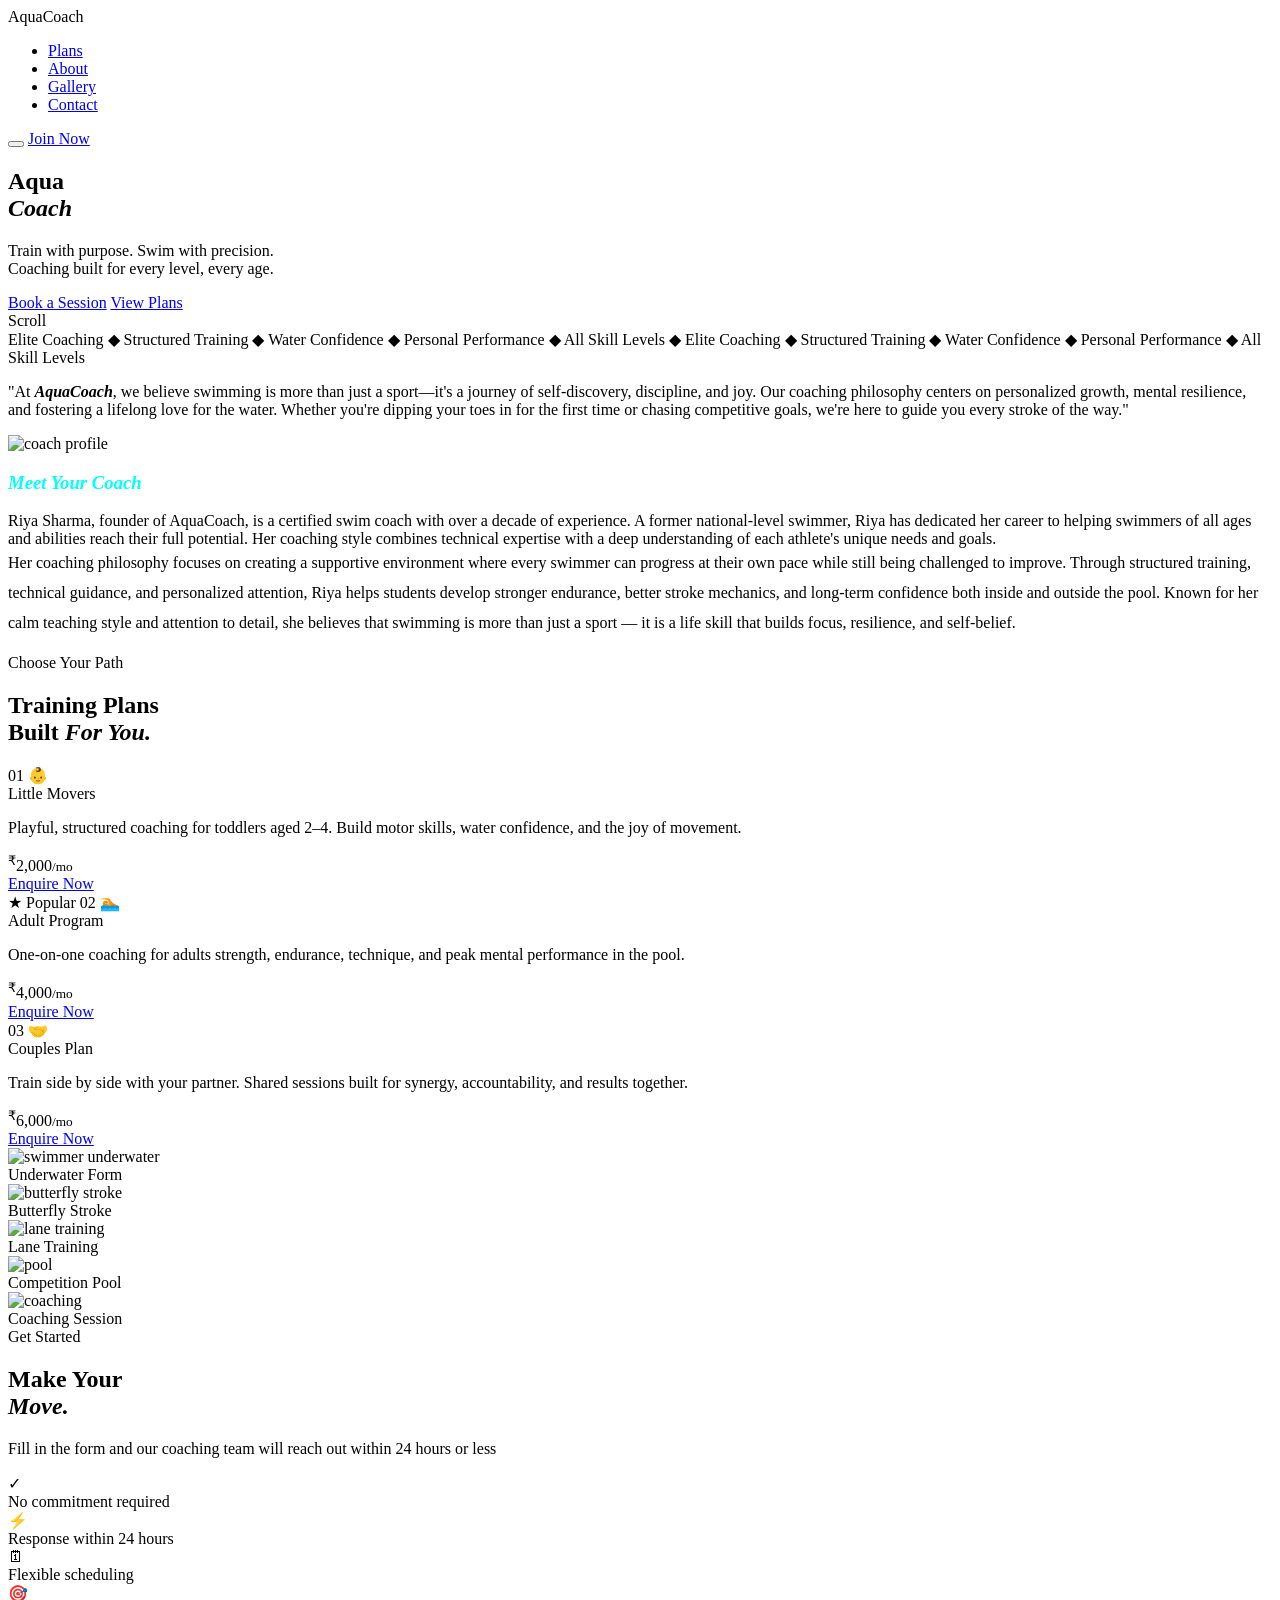
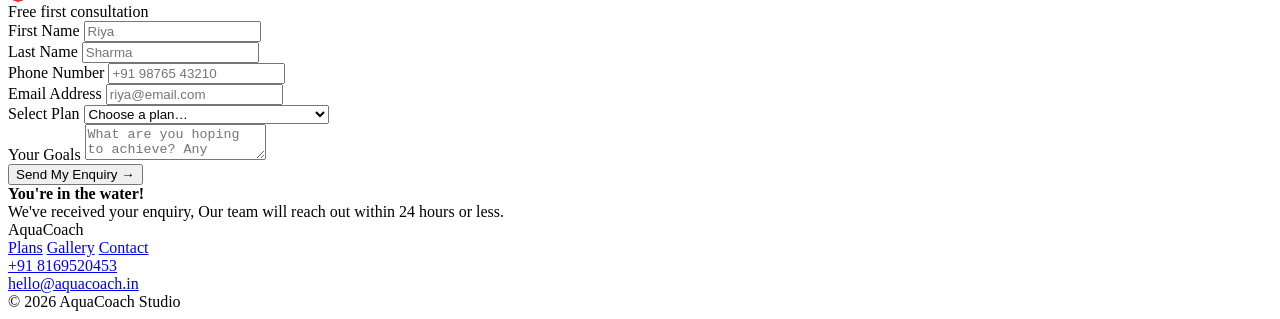
==== public/index.html @ de0de6fa "third commit" ====
<!DOCTYPE html>
<html lang="en" data-theme="dark">
<head>
  <meta charset="UTF-8"/>
  <meta name="viewport" content="width=device-width, initial-scale=1.0"/>
  <title>AquaCoach</title>
  <link rel="preconnect" href="https://fonts.googleapis.com">
  <link href="https://fonts.googleapis.com/css2?family=Bebas+Neue&family=DM+Sans:ital,wght@0,300;0,400;0,700;1,300&family=Playfair+Display:ital@1&display=swap" rel="stylesheet">
  <link rel="stylesheet" href="style.css"/>
</head>
<body>
<!--test-->
<!-- ── NAV ── -->
<nav>
  <div class="nav-logo">Aqua<span>Coach</span></div>
  <ul class="nav-links">
    <li><a href="#plans">Plans</a></li>
    <li><a href="#about">About</a></li>
    <li><a href="#gallery">Gallery</a></li>
    <li><a href="#inquiry">Contact</a></li>
  </ul>
  <div class="nav-right">
    <button class="theme-toggle" id="themeToggle" aria-label="Toggle theme"></button>
    <a href="#inquiry" class="nav-cta">Join Now</a>
  </div>
</nav>

<!-- ── HERO ── -->
<section class="hero">
  <div class="hero-bg"></div>
  <div class="hero-content">
    <h1 class="hero-title">
      Aqua<br>
      <em>Coach</em>
    </h1>
    <p class="hero-sub">Train with purpose. Swim with precision.<br>Coaching built for every level, every age.</p>
    <div class="hero-actions">
      <a href="#inquiry" class="btn-primary">Book a Session</a>
      <a href="#plans" class="btn-ghost">View Plans</a>
    </div>
  </div>
  <div class="scroll-hint">
    <div class="scroll-line"></div>
    Scroll
  </div>
</section>

<!-- ── Sliding Band ── -->
<div class="sliding-band">
  <div class="sliding-track">
    <!-- doubled for seamless loop -->
    <span class="sliding-item">Elite Coaching <span class="sliding-dot">◆</span> Structured Training <span class="sliding-dot">◆</span> Water Confidence <span class="sliding-dot">◆</span> Personal Performance <span class="sliding-dot">◆</span> All Skill Levels <span class="sliding-dot">◆</span> Elite Coaching <span class="sliding-dot">◆</span> Structured Training <span class="sliding-dot">◆</span> Water Confidence <span class="sliding-dot">◆</span> Personal Performance <span class="sliding-dot">◆</span> All Skill Levels</span>
  </div>
</div>

<div class="section about-section" id="about">
  <div class="about-content">
      <p>"At <strong><i>AquaCoach</i></strong>, we believe swimming is more than just a sport—it's a journey of self-discovery, discipline, and joy. Our coaching philosophy centers on personalized growth, mental resilience, and fostering a lifelong love for the water. Whether you're dipping your toes in for the first time or chasing competitive goals, we're here to guide you every stroke of the way."</p>
      </div>
    </div>
</div>

<div class="about-me">
  <img 
    src="public/profile.jpeg" 
    alt="coach profile"
  />

  <div class="about-text">
    <h3 style="color: aqua;" ><i>Meet Your Coach</i></h3>

    <p>
      Riya Sharma, founder of AquaCoach, is a certified swim coach with over a
      decade of experience. A former national-level swimmer, Riya has dedicated
      her career to helping swimmers of all ages and abilities reach their full
      potential. Her coaching style combines technical expertise with a deep
      understanding of each athlete's unique needs and goals.
      <br>
      <span style="line-height: 30px;"> Her coaching philosophy focuses on creating a supportive environment where
  every swimmer can progress at their own pace while still being challenged to
  improve. Through structured training, technical guidance, and personalized
  attention, Riya helps students develop stronger endurance, better stroke
  mechanics, and long-term confidence both inside and outside the pool.

  Known for her calm teaching style and attention to detail, she believes that
  swimming is more than just a sport — it is a life skill that builds focus,
  resilience, and self-belief.</span>
    </p>
  </div>
</div>


<!-- ── PLANS ── -->
<div class="section plans-section" id="plans">
  <div class="plans-header">
    <div>
      <div class="tag reveal">Choose Your Path</div>
      <h2 class="section-title reveal d1">Training Plans<br>Built <em>For You.</em></h2>
    </div>
  </div>
  <div class="plans-grid">

    <!-- Plan 1 -->
    <div class="plan-card reveal">
      <span class="plan-num">01</span>
      <span class="plan-icon">👶</span>
      <div class="plan-name">Little Movers</div>
      <p class="plan-desc">Playful, structured coaching for toddlers aged 2–4. Build motor skills, water confidence, and the joy of movement.</p>
      <div class="plan-price"><sup>₹</sup>2,000<small>/mo</small></div>
      <a href="#inquiry" class="plan-action">Enquire Now</a>
    </div>

    <!-- Plan 2 (Featured) -->
    <div class="plan-card featured reveal d1">
      <span class="plan-badge">★ Popular</span>
      <span class="plan-num">02</span>
      <span class="plan-icon">🏊</span>
      <div class="plan-name">Adult Program</div>
      <p class="plan-desc">One-on-one coaching for adults strength, endurance, technique, and peak mental performance in the pool.</p>
      <div class="plan-price"><sup>₹</sup>4,000<small>/mo</small></div>
      <a href="#inquiry" class="plan-action">Enquire Now</a>
    </div>

    <!-- Plan 3 -->
    <div class="plan-card reveal d2">
      <span class="plan-num">03</span>
      <span class="plan-icon">🤝</span>
      <div class="plan-name">Couples Plan</div>
      <p class="plan-desc">Train side by side with your partner. Shared sessions built for synergy, accountability, and results together.</p>
      <div class="plan-price"><sup>₹</sup>6,000<small>/mo</small></div>
      <a href="#inquiry" class="plan-action">Enquire Now</a>
    </div>

  </div>
</div>

<!-- ── VISUAL GALLERY ── -->
<div class="visual-break" id="gallery">
  <div class="vis-cell tall">
    <img src="https://images.unsplash.com/photo-1622629797619-c100e3e67e2e?w=800&q=85" alt="swimmer underwater"/>
    <div class="vis-overlay"></div>
    <div class="vis-label">Underwater Form</div>
  </div>
  <div class="vis-cell">
    <img src="https://images.unsplash.com/photo-1530549387789-4c1017266635?w=800&q=85" alt="butterfly stroke"/>
    <div class="vis-overlay"></div>
    <div class="vis-label">Butterfly Stroke</div>
  </div>
  <div class="vis-cell">
    <img src="https://images.unsplash.com/photo-1560090995-01632a28895b?w=800&q=85" alt="lane training"/>
    <div class="vis-overlay"></div>
    <div class="vis-label">Lane Training</div>
  </div>
  <div class="vis-cell">
    <img src="https://images.unsplash.com/photo-1571019613454-1cb2f99b2d8b?w=800&q=85" alt="pool"/>
    <div class="vis-overlay"></div>
    <div class="vis-label">Competition Pool</div>
  </div>
  <div class="vis-cell">
    <img src="https://images.unsplash.com/photo-1519315901367-f34ff9154487?w=800&q=85" alt="coaching"/>
    <div class="vis-overlay"></div>
    <div class="vis-label">Coaching Session</div>
  </div>
</div>


<!-- ── INQUIRY ── -->
<div class="section inquiry-section" id="inquiry">
  <div class="inquiry-wrap">
    <div class="inquiry-left reveal">
      <div class="tag">Get Started</div>
      <h2 class="section-title">Make Your<br><em>Move.</em></h2>
      <p>Fill in the form and our coaching team will reach out within 24 hours or less</p>
      <div class="trust-list">
        <div class="trust-item"><div class="trust-icon">✓</div>No commitment required</div>
        <div class="trust-item"><div class="trust-icon">⚡</div>Response within 24 hours</div>
        <div class="trust-item"><div class="trust-icon">🗓</div>Flexible scheduling</div>
        <div class="trust-item"><div class="trust-icon">🎯</div>Free first consultation</div>
      </div>
    </div>

    <div class="form-card reveal d1">
      <form id="inquiryForm" onsubmit="handleSubmit(event)">
        <div class="fg-row">
          <div class="fg">
            <label>First Name</label>
            <input type="text" name="first_name" placeholder="Riya" required>
          </div>
          <div class="fg">
            <label>Last Name</label>
            <input type="text" name="last_name" placeholder="Sharma" required>
          </div>
        </div>
        <div class="fg">
          <label>Phone Number</label>
          <input type="tel" name="phone" placeholder="+91 98765 43210" required>
        </div>
        <div class="fg">
          <label>Email Address</label>
          <input type="email" name="email" placeholder="riya@email.com">
        </div>
        <div class="fg">
          <label>Select Plan</label>
          <select name="plan" required>
            <option value="" disabled selected>Choose a plan…</option>
            <option>Little Movers — ₹2,000/mo (Age 2–4)</option>
            <option>Adult Program — ₹4,000/mo</option>
            <option>Couples Plan — ₹6,000/mo</option>
          </select>
        </div>
        <div class="fg">
          <label>Your Goals</label>
          <textarea name="goals"  placeholder="What are you hoping to achieve? Any specific requirements?"></textarea>
        </div>
        <button type="submit" class="submit-btn">Send My Enquiry →</button>
      </form>
      <div class="success-msg" id="successMsg">
        <strong>You're in the water!</strong><br>
        We've received your enquiry, Our team will reach out within 24 hours or less.
      </div>
    </div>
  </div>
</div>

<!-- ── FOOTER ── -->
<footer>
  <div class="footer-logo">Aqua<span>Coach</span></div>
  <div class="footer-links">
    <a href="#plans">Plans</a>
    <a href="#gallery">Gallery</a>
    <a href="#inquiry">Contact</a>
  </div>
  <div class="footer-right">
    <a href="tel:+918169520453">+91 8169520453</a><br>
    <a href="mailto:hello@aquacoach.in">hello@aquacoach.in</a><br>
    <span>© 2026 AquaCoach Studio</span>
  </div>
</footer>

<script>
  // ── Theme Toggle ──
  const toggle = document.getElementById('themeToggle');
  const html   = document.documentElement;
  toggle.addEventListener('click', () => {
    html.dataset.theme = html.dataset.theme === 'dark' ? 'light' : 'dark';
  });

  // ── Scroll Reveal ──
  const obs = new IntersectionObserver((entries) => {
    entries.forEach(e => { if(e.isIntersecting) e.target.classList.add('on'); });
  }, { threshold: 0.12 });
  document.querySelectorAll('.reveal').forEach(el => obs.observe(el));

  // ── Form Submit ──
  function handleSubmit(e) {
    e.preventDefault();
    document.getElementById('inquiryForm').style.display = 'none';
    document.getElementById('successMsg').style.display = 'block';
  }
</script>
</body>
</html>
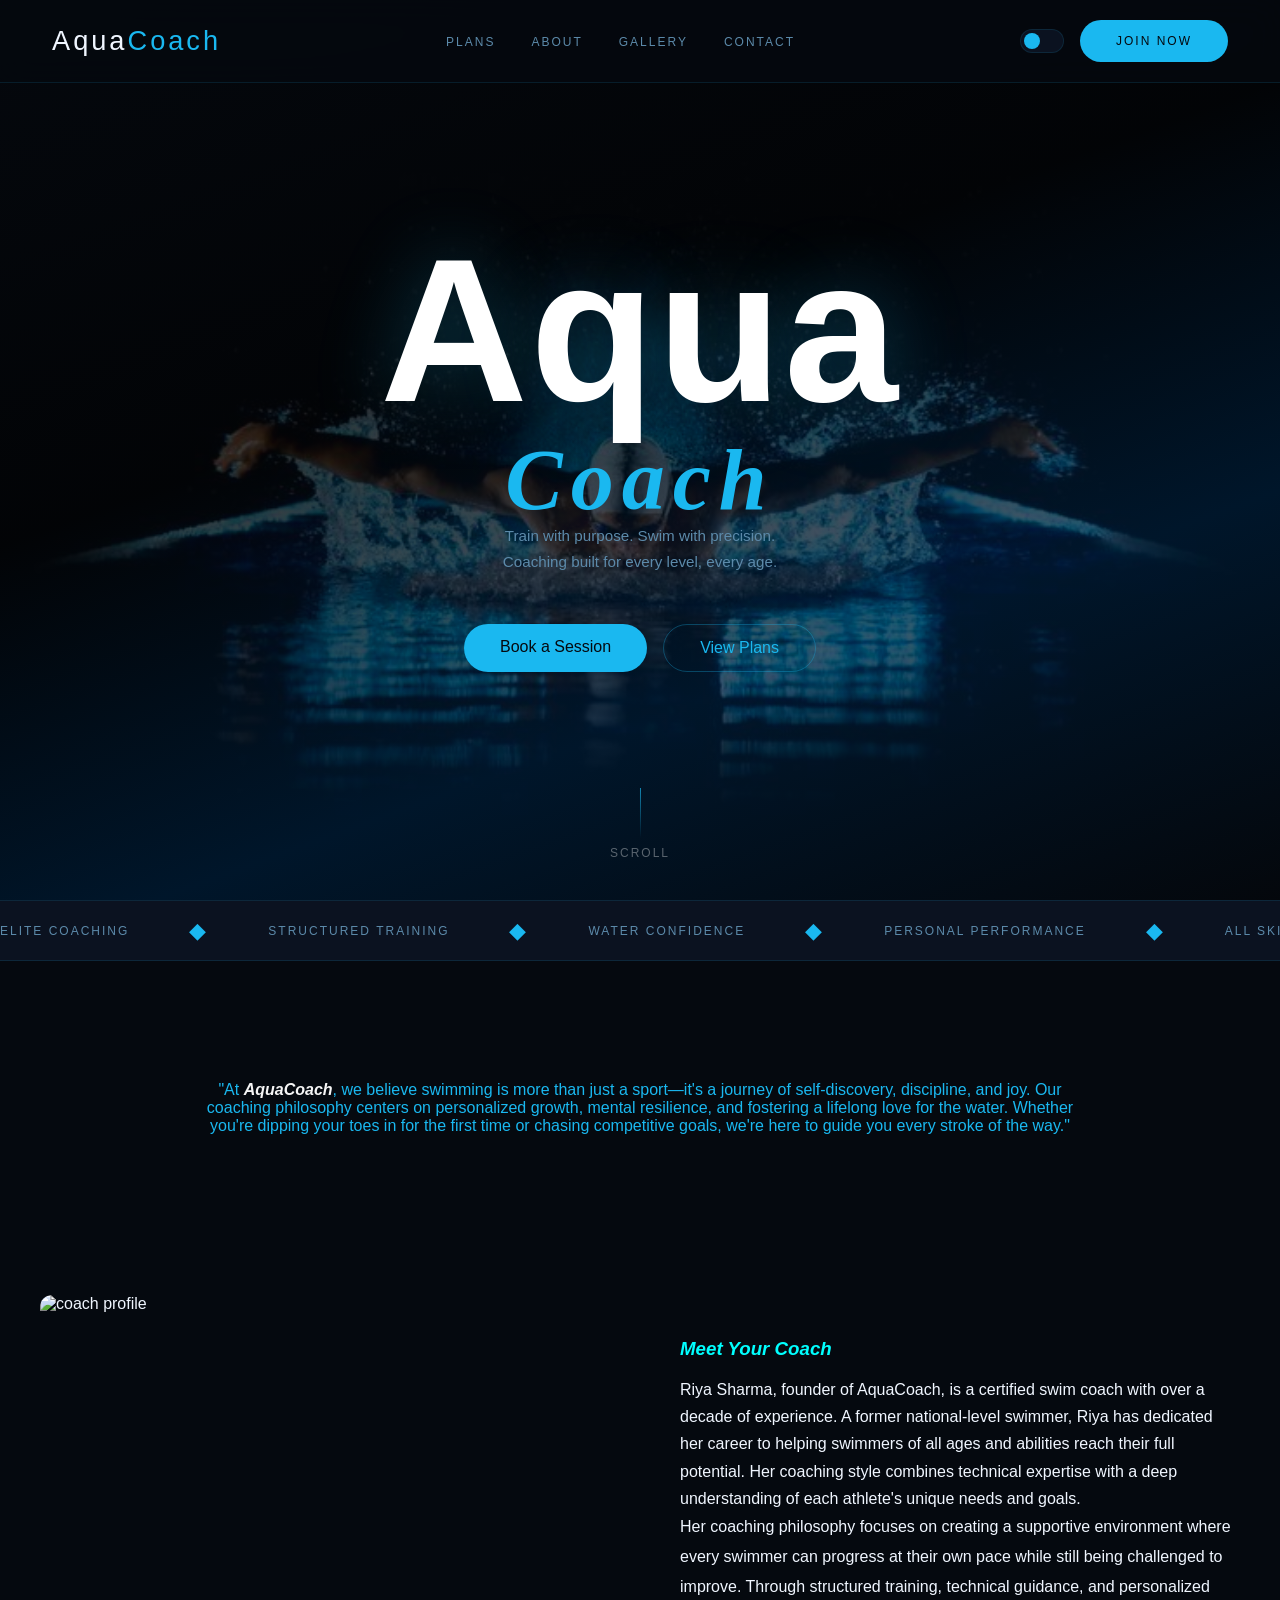
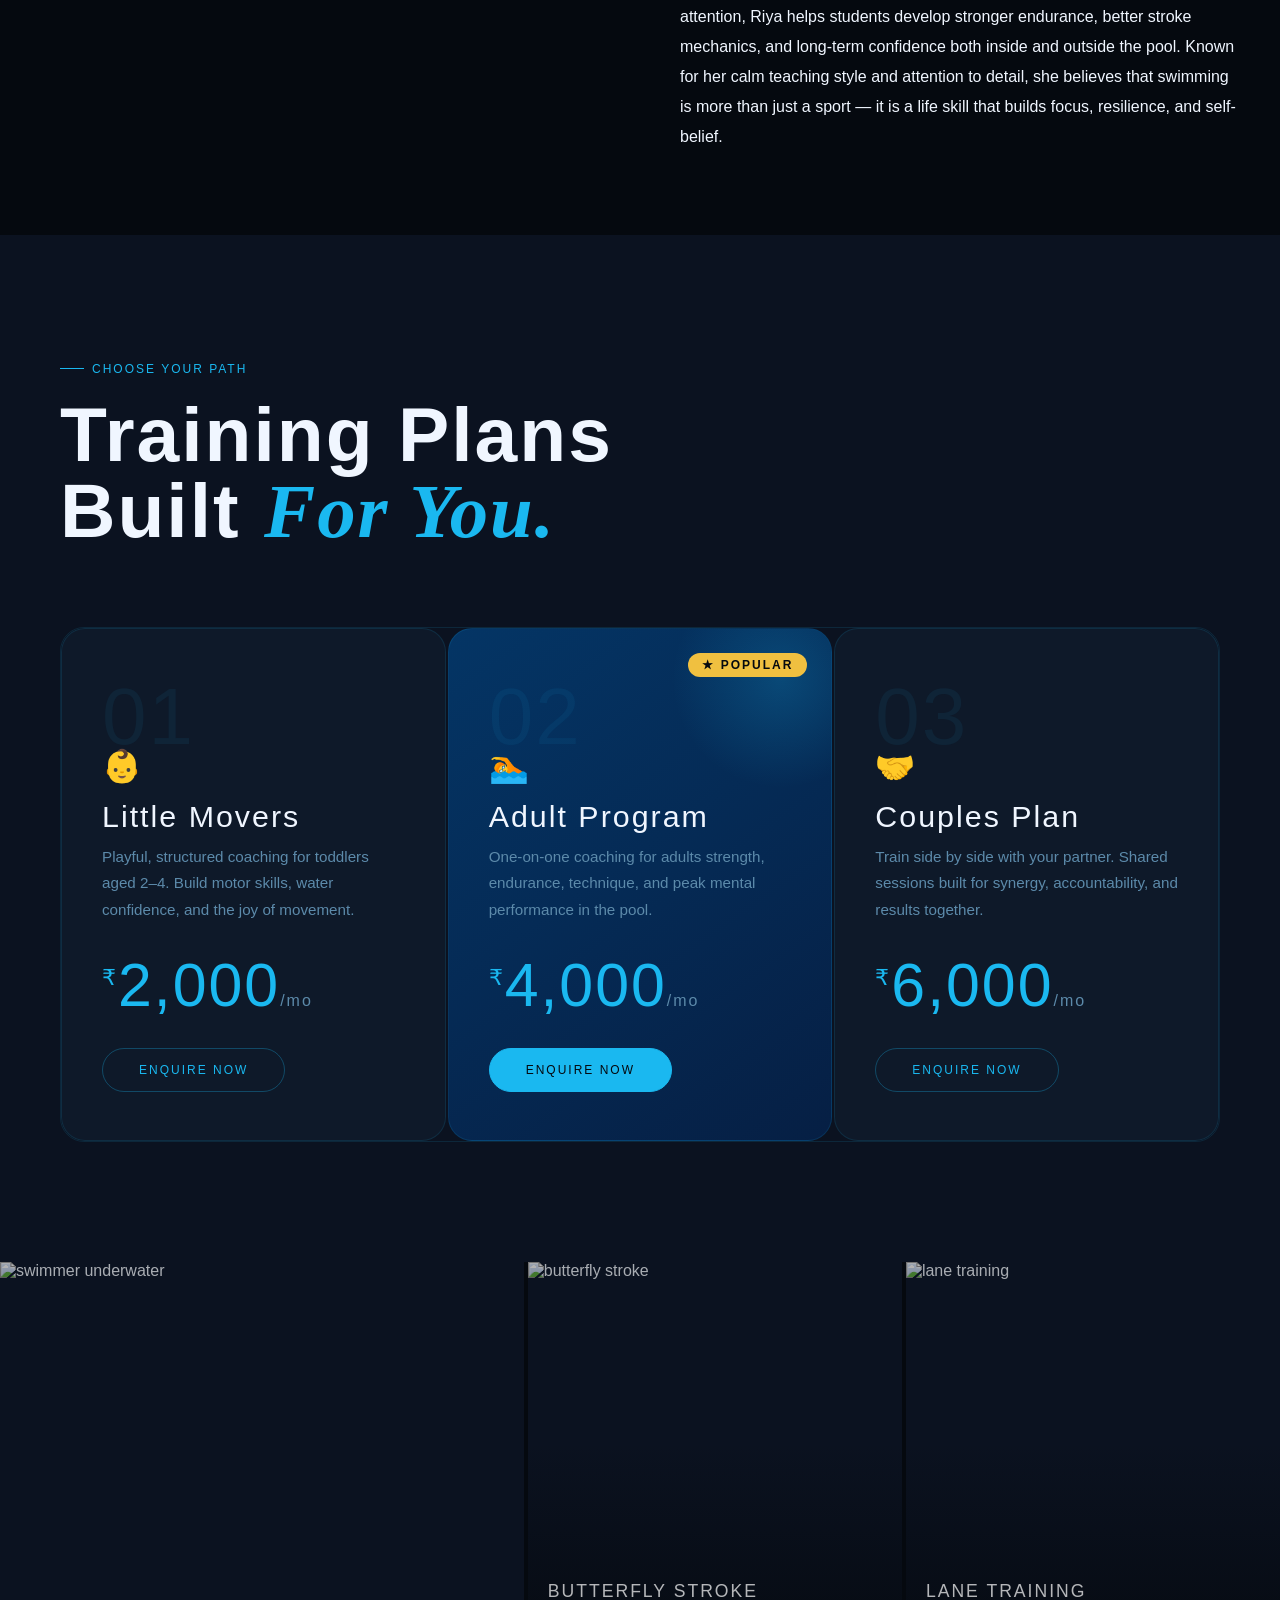
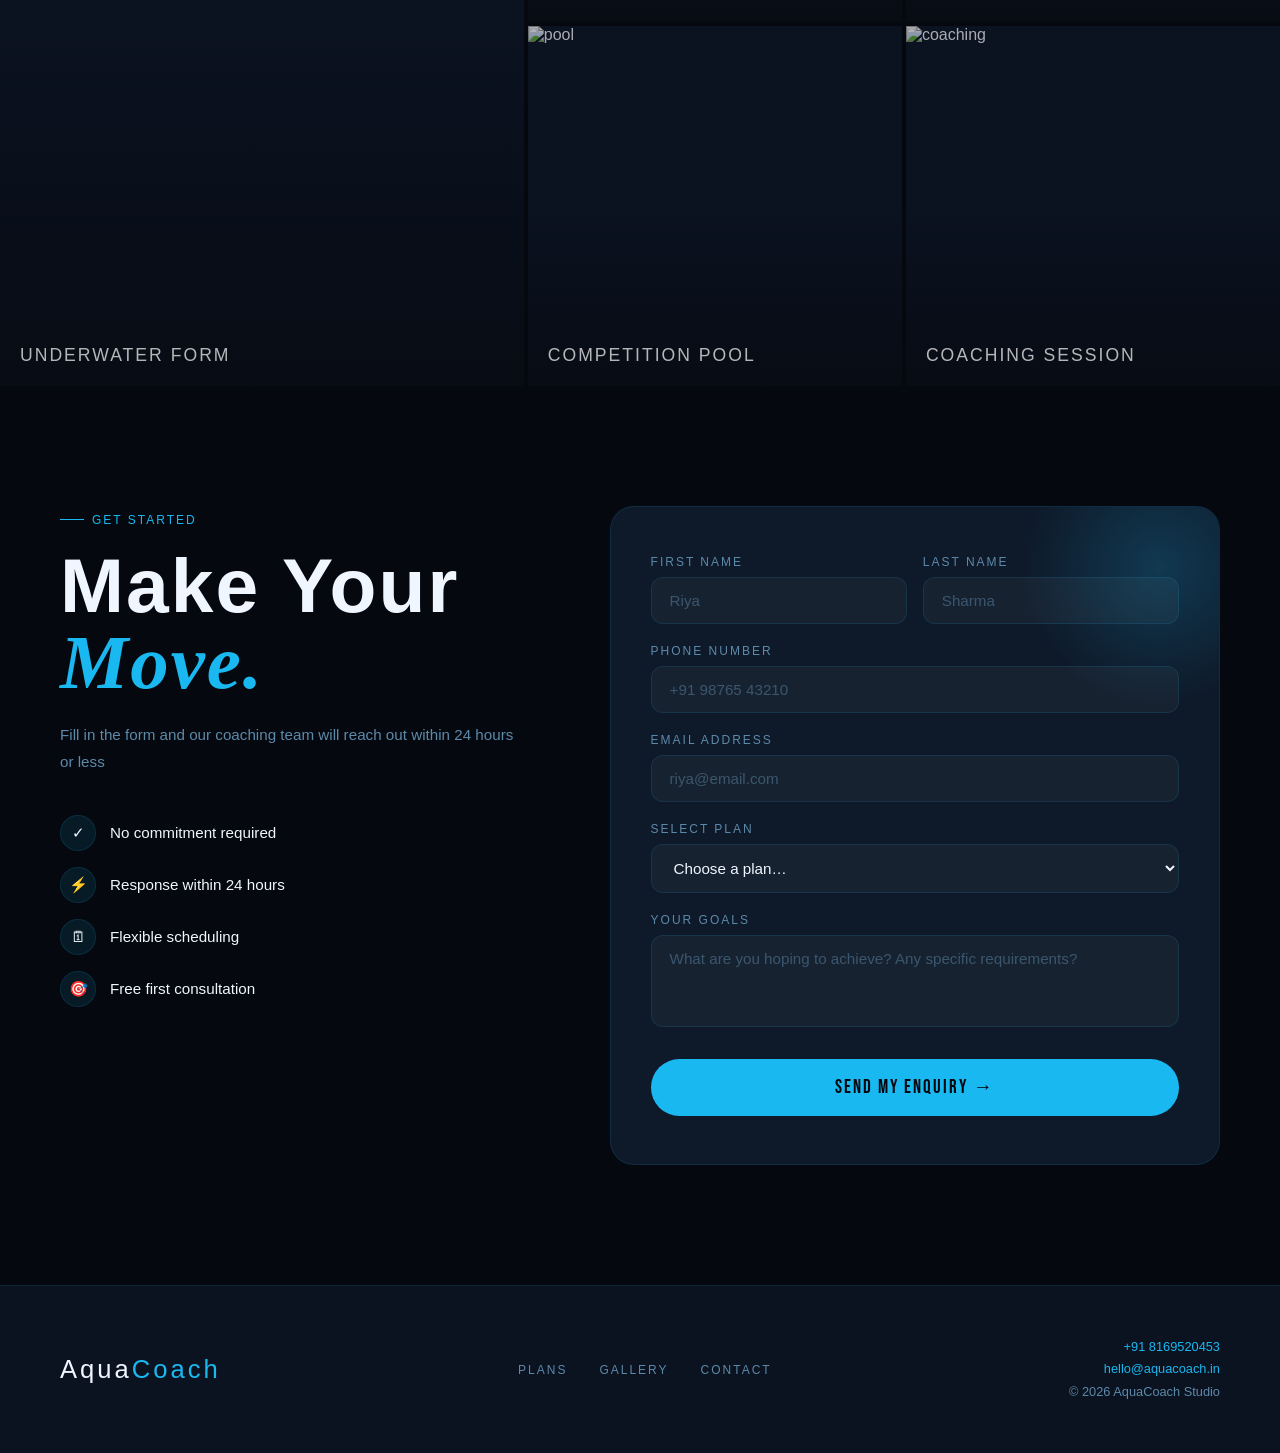
==== commit ed69fffc: "third commit" ====
--- a/public/index.html
+++ b/public/index.html
@@ -6,7 +6,7 @@
   <title>AquaCoach</title>
   <link rel="preconnect" href="https://fonts.googleapis.com">
   <link href="https://fonts.googleapis.com/css2?family=Bebas+Neue&family=DM+Sans:ital,wght@0,300;0,400;0,700;1,300&family=Playfair+Display:ital@1&display=swap" rel="stylesheet">
-  <link rel="stylesheet" href="style.css"/>
+  <link rel="stylesheet" href="../style.css"/>
 </head>
 <body>
 <!--test-->
--- a/style.css
+++ b/style.css
@@ -0,0 +1,797 @@
+:root {
+  --bg: #05090f;
+  --surface: #0b1220;
+  --card: #0e1929;
+  --border: rgba(26, 184, 240, 0.12);
+  --text: #f0f6ff;
+  --muted: #5c8aaa;
+  --accent: #1ab8f0;
+  --accent2: #0057a8;
+  --gold: #f0c040;
+}
+
+/* Light theme */
+[data-theme="light"] {
+  --bg: #f2f6fc;
+  --surface: #ffffff;
+  --card: #eaf3fb;
+  --border: rgba(26, 184, 240, 0.22);
+  --text: #071523;
+  --muted: #3a6d90;
+  --accent: #0085c7;
+  --gold: #c98a00;
+}
+
+/* ---- 2. RESET ----*/
+*,
+*::before,
+*::after {
+  margin: 0;
+  padding: 0;
+  box-sizing: border-box;
+}
+html {
+  scroll-behavior: smooth;
+}
+body {
+  font-family: "Bebas Neue ", sans-serif;
+  background: var(--bg);
+  color: var(--text);
+  overflow-x: hidden;
+}
+a {
+  text-decoration: none;
+}
+img {
+  display: block;
+  width: 100%;
+  height: 100%;
+  object-fit: cover;
+}
+
+.hero-title,
+.section-title,
+.plan-name,
+.plan-price,
+.plan-num,
+.nav-logo,
+.footer-logo {
+  font-family: "Bebas Neue ", sans-serif;
+  line-height: 1;
+  letter-spacing: 2px;
+}
+
+/* All small label common rakhe hai*/
+.tag,
+.fg label,
+.nav-links a,
+.nav-cta,
+.plan-badge,
+.plan-action,
+.submit-btn,
+.scroll-hint,
+.sliding-item,
+.vis-label,
+.footer-links a {
+  font-size: 0.75rem;
+  letter-spacing: 2px;
+  text-transform: uppercase;
+}
+
+/* All body / description text */
+.hero-sub,
+.section-sub,
+.plan-desc,
+.inquiry-left > p,
+.trust-item,
+.footer-right {
+  color: var(--muted);
+  line-height: 1.75;
+  font-size: 0.95rem;
+}
+
+/* All buttons */
+.btn-primary,
+.btn-ghost,
+.nav-cta,
+.plan-action,
+.submit-btn {
+  display: inline-block;
+  padding: 14px 36px;
+  border-radius: 60px;
+  transition:
+    transform 0.25s,
+    box-shadow 0.25s,
+    opacity 0.2s;
+  cursor: pointer;
+  border: none;
+}
+
+/* Filled (cyan) variant */
+.btn-primary,
+.nav-cta,
+.submit-btn {
+  background: var(--accent);
+  color: #05090f;
+}
+.btn-primary:hover,
+.nav-cta:hover,
+.submit-btn:hover {
+  transform: translateY(-2px);
+  box-shadow: 0 12px 36px rgba(26, 184, 240, 0.4);
+}
+
+/* Outline variant */
+.btn-ghost,
+.plan-action {
+  background: transparent;
+  border: 1px solid rgba(26, 184, 240, 0.3);
+  color: var(--accent);
+}
+.btn-ghost:hover,
+.plan-action:hover {
+  background: var(--accent);
+  color: #05090f;
+  border-color: var(--accent);
+}
+
+/* Plan card and form card share these */
+.plan-card,
+.form-card {
+  background: var(--card);
+  border: 1px solid var(--border);
+  border-radius: 24px;
+  padding: 48px 40px;
+  position: relative;
+  overflow: hidden;
+  transition: background 0.3s;
+}
+/* Glowing circle decoration (top-right) */
+.plan-card.featured::before,
+.form-card::before {
+  content: "";
+  position: absolute;
+  top: -60px;
+  right: -60px;
+  width: 220px;
+  height: 220px;
+  border-radius: 50%;
+  background: radial-gradient(circle, rgba(26, 184, 240, 0.2), transparent 70%);
+  pointer-events: none;
+}
+
+.about-me {
+  width: 100%;
+  display: flex;
+  align-items: center;
+  gap: 40px;
+  padding: 40px;
+}
+
+.about-me img {
+  width: 50%;
+  height: 500px;
+  border-radius: 12px;
+  object-fit: cover;
+}
+
+.about-text {
+  flex: 1;
+}
+
+.about-text h3 {
+  margin-bottom: 16px;
+}
+
+.about-text p {
+  line-height: 1.7;
+}
+
+/* Responsive */
+@media (max-width: 768px) {
+  .about-me {
+    flex-direction: column;
+    padding: 20px;
+  }
+
+  .about-me img {
+    width: 100%;
+  }
+}
+
+/* ───shared from file base ─── */
+.fg input,
+.fg select,
+.fg textarea {
+  width: 100%;
+  background: rgba(255, 255, 255, 0.04);
+  border: 1px solid var(--border);
+  border-radius: 12px;
+  padding: 14px 18px;
+  color: var(--text);
+  font-family: "Bebas Neue ", sans-serif;
+  font-size: 0.95rem;
+  outline: none;
+  transition:
+    border-color 0.2s,
+    background 0.2s;
+}
+.fg input:focus,
+.fg select:focus,
+.fg textarea:focus {
+  border-color: var(--accent);
+  background: rgba(26, 184, 240, 0.06);
+}
+.fg input::placeholder,
+.fg textarea::placeholder {
+  color: var(--muted);
+  opacity: 0.5;
+}
+.fg select option {
+  background: var(--card);
+  color: var(--text);
+}
+.fg textarea {
+  resize: none;
+  height: 92px;
+}
+.fg label {
+  display: block;
+  color: var(--muted);
+  margin-bottom: 8px;
+}
+.fg {
+  margin-bottom: 20px;
+}
+.fg-row {
+  display: grid;
+  grid-template-columns: 1fr 1fr;
+  gap: 16px;
+}
+
+/* ───SECTION WRAPPER ─── */
+.section {
+  padding: 120px 60px;
+}
+
+/* Tag line above every section title */
+.tag {
+  display: inline-flex;
+  align-items: center;
+  gap: 8px;
+  color: var(--accent);
+  margin-bottom: 20px;
+}
+.tag::before {
+  content: "";
+  width: 24px;
+  height: 1px;
+  background: var(--accent);
+}
+
+.section-title {
+  font-size: clamp(3rem, 6vw, 5.5rem);
+  color: var(--text);
+  margin-bottom: 16px;
+}
+.section-title em {
+  font-family: "Bebas Neue ", serif;
+  font-style: italic;
+  color: var(--accent);
+}
+
+/* ─── 8. NAVBAR ─── */
+nav {
+  position: fixed;
+  top: 0;
+  left: 0;
+  right: 0;
+  z-index: 200;
+  display: flex;
+  align-items: center;
+  justify-content: space-between;
+  padding: 20px 52px;
+  backdrop-filter: blur(16px);
+  background: rgba(5, 9, 15, 0.85);
+  border-bottom: 1px solid var(--border);
+}
+.nav-logo {
+  font-size: 1.7rem;
+  letter-spacing: 3px;
+  color: var(--text);
+}
+.nav-logo span {
+  color: var(--accent);
+}
+.nav-links {
+  display: flex;
+  gap: 36px;
+  list-style: none;
+}
+.nav-links a {
+  color: var(--muted);
+  transition: color 0.2s;
+}
+.nav-links a:hover {
+  color: var(--text);
+}
+.nav-right {
+  display: flex;
+  align-items: center;
+  gap: 16px;
+}
+
+/* Theme toggle switch */
+.theme-toggle {
+  width: 44px;
+  height: 24px;
+  border-radius: 50px;
+  border: 1px solid var(--border);
+  background: var(--surface);
+  cursor: pointer;
+  position: relative;
+}
+.theme-toggle::after {
+  content: "";
+  position: absolute;
+  top: 3px;
+  left: 3px;
+  width: 16px;
+  height: 16px;
+  border-radius: 50%;
+  background: var(--accent);
+  transition: transform 0.3s;
+}
+[data-theme="light"] .theme-toggle::after {
+  transform: translateX(20px);
+}
+
+/* ─── 9. HERO ─── */
+.hero {
+  height: 100vh;
+  position: relative;
+  display: flex;
+  align-items: center;
+  justify-content: center;
+  overflow: hidden;
+}
+.hero-bg {
+  position: absolute;
+  inset: 0;
+  background: url("public/swimmer5.jpeg") center/cover no-repeat;
+  filter: brightness(0.35) saturate(1.4);
+}
+/* Dark overlay on top of the bg image */
+.hero::before {
+  content: "";
+  position: absolute;
+  inset: 0;
+  z-index: 1;
+  background: linear-gradient(
+    160deg,
+    rgba(5, 9, 15, 0.9) 0%,
+    rgba(5, 9, 15, 0.4) 40%,
+    rgba(0, 87, 168, 0.25) 70%,
+    rgba(5, 9, 15, 0.8) 100%
+  );
+}
+.hero-content {
+  position: relative;
+  z-index: 2;
+  text-align: center;
+  padding: 0 24px;
+}
+.hero-title {
+  font-size: clamp(6rem, 16vw, 14rem);
+  color: #fff;
+  text-shadow: 0 0 80px rgba(26, 184, 240, 0.3);
+}
+.hero-title em {
+  font-family: "Bebas Neue ", serif;
+  font-style: italic;
+  color: var(--accent);
+  display: block;
+  font-size: 0.42em;
+  letter-spacing: 8px;
+  text-shadow: none;
+  margin-top: 4px;
+}
+.hero-actions {
+  margin-top: 48px;
+  display: flex;
+  gap: 16px;
+  justify-content: center;
+  flex-wrap: wrap;
+}
+
+/* Scroll indicator */
+.scroll-hint {
+  position: absolute;
+  bottom: 40px;
+  left: 50%;
+  transform: translateX(-50%);
+  z-index: 2;
+  display: flex;
+  flex-direction: column;
+  align-items: center;
+  gap: 8px;
+  color: rgba(255, 255, 255, 0.35);
+}
+.scroll-line {
+  width: 1px;
+  height: 50px;
+  background: linear-gradient(to bottom, rgba(26, 184, 240, 0.7), transparent);
+  animation: scrollPulse 2s ease-in-out infinite;
+}
+@keyframes scrollPulse {
+  0%,
+  100% {
+    opacity: 0.4;
+    transform: scaleY(1);
+  }
+  50% {
+    opacity: 1;
+    transform: scaleY(1.15);
+  }
+}
+
+/* ─── 10. SLIDING BAND ─── */
+.sliding-band {
+  overflow: hidden;
+  border-top: 1px solid var(--border);
+  border-bottom: 1px solid var(--border);
+  padding: 16px 0;
+  background: var(--surface);
+}
+.sliding-track {
+  display: flex;
+  gap: 60px;
+  width: max-content;
+  animation: slidingScroll 18s linear infinite;
+}
+@keyframes slidingScroll {
+  from {
+    transform: translateX(0);
+  }
+  to {
+    transform: translateX(-50%);
+  }
+}
+.sliding-item {
+  color: var(--muted);
+  white-space: nowrap;
+  display: flex;
+  align-items: center;
+  gap: 60px;
+}
+.sliding-dot {
+  color: var(--accent);
+  font-size: 1.4rem;
+}
+
+/* About */
+.about-section {
+  background: var(--bg);
+  padding: 120px 20px;
+}
+
+.about-content {
+  display: flex;
+  flex-direction: column;
+  justify-content: center;
+  align-items: center;
+  text-align: center;
+  max-width: 900px;
+  margin: 0 auto;
+  color: var(--accent);
+}
+
+.about-content i {
+  color: whitesmoke;
+}
+.about-text {
+  max-width: 700px;
+}
+
+/* ─── 11. PLANS ─── */
+.plans-section {
+  background: var(--surface);
+}
+.plans-header {
+  display: flex;
+  justify-content: space-between;
+  align-items: flex-end;
+  margin-bottom: 60px;
+  flex-wrap: wrap;
+  gap: 24px;
+}
+.plans-grid {
+  display: grid;
+  grid-template-columns: repeat(3, 1fr);
+  gap: 2px;
+  border: 1px solid var(--border);
+  border-radius: 24px;
+  overflow: hidden;
+}
+
+.plan-card:hover {
+  background: rgba(26, 184, 240, 0.07);
+}
+.plan-card + .plan-card {
+  border-left: 1px solid var(--border);
+}
+
+/* Featured (middle) card */
+.plan-card.featured {
+  background: linear-gradient(145deg, #043565, #061f44);
+}
+.plan-card.featured .plan-action {
+  background: var(--accent);
+  color: #05090f;
+  border-color: var(--accent);
+}
+
+.plan-num {
+  font-size: 5rem;
+  color: rgba(26, 184, 240, 0.07);
+  margin-bottom: -10px;
+  display: block;
+}
+.plan-icon {
+  font-size: 2rem;
+  margin-bottom: 16px;
+  display: block;
+}
+.plan-name {
+  font-size: 1.9rem;
+  color: var(--text);
+  margin-bottom: 12px;
+}
+.plan-desc {
+  margin-bottom: 32px;
+}
+.plan-price {
+  font-size: 3.8rem;
+  color: var(--accent);
+  margin-bottom: 32px;
+}
+.plan-price sup {
+  font-size: 1.4rem;
+  vertical-align: super;
+}
+.plan-price small {
+  font-size: 1rem;
+  color: var(--muted);
+  font-family: "Bebas Neue ", sans-serif;
+  font-weight: 300;
+}
+.plan-badge {
+  position: absolute;
+  top: 24px;
+  right: 24px;
+  background: var(--gold);
+  color: #05090f;
+  padding: 5px 14px;
+  border-radius: 60px;
+  font-weight: 700;
+}
+
+/* ─── 12. IMAGE GRID ─── */
+.visual-break {
+  display: grid;
+  grid-template-columns: 1.4fr 1fr 1fr;
+  grid-template-rows: 360px 360px;
+  gap: 4px;
+  overflow: hidden;
+}
+.vis-cell {
+  position: relative;
+  overflow: hidden;
+  background: #0b1220;
+}
+.vis-cell img {
+  filter: brightness(0.7) saturate(0.9);
+  transition:
+    transform 0.6s,
+    filter 0.6s;
+}
+.vis-cell:hover img {
+  transform: scale(1.05);
+  filter: brightness(0.85) saturate(1.1);
+}
+.vis-cell.tall {
+  grid-row: span 2;
+}
+.vis-overlay {
+  position: absolute;
+  inset: 0;
+  background: linear-gradient(to top, rgba(5, 9, 15, 0.7), transparent 50%);
+}
+.vis-label {
+  position: absolute;
+  bottom: 20px;
+  left: 20px;
+  font-family: "Bebas Neue ", sans-serif;
+  font-size: 1.1rem;
+  color: rgba(255, 255, 255, 0.7);
+}
+
+/* ─── 13. INQUIRY ─── */
+.inquiry-section {
+  background: var(--bg);
+}
+.inquiry-wrap {
+  display: grid;
+  grid-template-columns: 1fr 1.3fr;
+  gap: 80px;
+  align-items: start;
+}
+.inquiry-left .section-title {
+  margin-bottom: 20px;
+}
+.inquiry-left > p {
+  margin-bottom: 40px;
+}
+.trust-list {
+  display: flex;
+  flex-direction: column;
+  gap: 16px;
+}
+.trust-item {
+  display: flex;
+  align-items: center;
+  gap: 14px;
+  color: var(--text);
+}
+.trust-icon {
+  width: 36px;
+  height: 36px;
+  border-radius: 50%;
+  background: rgba(26, 184, 240, 0.1);
+  border: 1px solid var(--border);
+  display: grid;
+  place-items: center;
+  flex-shrink: 0;
+}
+
+.form-card::before {
+  top: -80px;
+  right: -80px;
+  width: 280px;
+  height: 280px;
+}
+.submit-btn {
+  width: 100%;
+  padding: 17px;
+  margin-top: 8px;
+  font-family: "Bebas Neue", sans-serif;
+  font-size: 1.2rem;
+}
+
+.success-msg {
+  display: none;
+  text-align: center;
+  padding: 40px;
+  color: var(--accent);
+  line-height: 1.8;
+}
+.success-msg .wave-emoji {
+  font-size: 3.5rem;
+  display: block;
+  margin-bottom: 16px;
+}
+
+/* ─── 14. FOOTER ─── */
+footer {
+  padding: 50px 60px;
+  border-top: 1px solid var(--border);
+  display: flex;
+  align-items: center;
+  justify-content: space-between;
+  flex-wrap: wrap;
+  gap: 20px;
+  background: var(--surface);
+}
+.footer-logo {
+  font-size: 1.6rem;
+  letter-spacing: 3px;
+  color: var(--text);
+}
+.footer-logo span {
+  color: var(--accent);
+}
+.footer-links {
+  display: flex;
+  gap: 32px;
+  flex-wrap: wrap;
+}
+.footer-links a {
+  color: var(--muted);
+  transition: color 0.2s;
+}
+.footer-links a:hover {
+  color: var(--accent);
+}
+.footer-right {
+  color: var(--muted);
+  font-size: 0.8rem;
+  text-align: right;
+}
+.footer-right a {
+  color: var(--accent);
+}
+
+/* ─── 15. SCROLL REVEAL ANIMATION ─── */
+.reveal {
+  opacity: 0;
+  transform: translateY(32px);
+  transition:
+    opacity 0.7s ease,
+    transform 0.7s ease;
+}
+.reveal.on {
+  opacity: 1;
+  transform: none;
+}
+.d1 {
+  transition-delay: 0.1s;
+}
+.d2 {
+  transition-delay: 0.2s;
+}
+.d3 {
+  transition-delay: 0.3s;
+}
+.d4 {
+  transition-delay: 0.4s;
+}
+
+/* ─── 16. RESPONSIVE ─── */
+@media (max-width: 900px) {
+  nav {
+    padding: 16px 24px;
+  }
+  .nav-links {
+    display: none;
+  }
+  .section {
+    padding: 80px 24px;
+  }
+  .plans-grid {
+    grid-template-columns: 1fr;
+  }
+  .plan-card + .plan-card {
+    border-left: none;
+    border-top: 1px solid var(--border);
+  }
+  .inquiry-wrap {
+    grid-template-columns: 1fr;
+    gap: 48px;
+  }
+  .visual-break {
+    grid-template-columns: 1fr 1fr;
+    grid-template-rows: 220px 220px 220px;
+  }
+  .vis-cell.tall {
+    grid-row: span 1;
+  }
+  footer {
+    flex-direction: column;
+    align-items: flex-start;
+    padding: 40px 24px;
+  }
+}
+@media (max-width: 600px) {
+  .hero-title {
+    font-size: 4.5rem;
+  }
+  .visual-break {
+    grid-template-columns: 1fr;
+  }
+  .vis-cell.tall {
+    display: none;
+  }
+  .fg-row {
+    grid-template-columns: 1fr;
+  }
+}
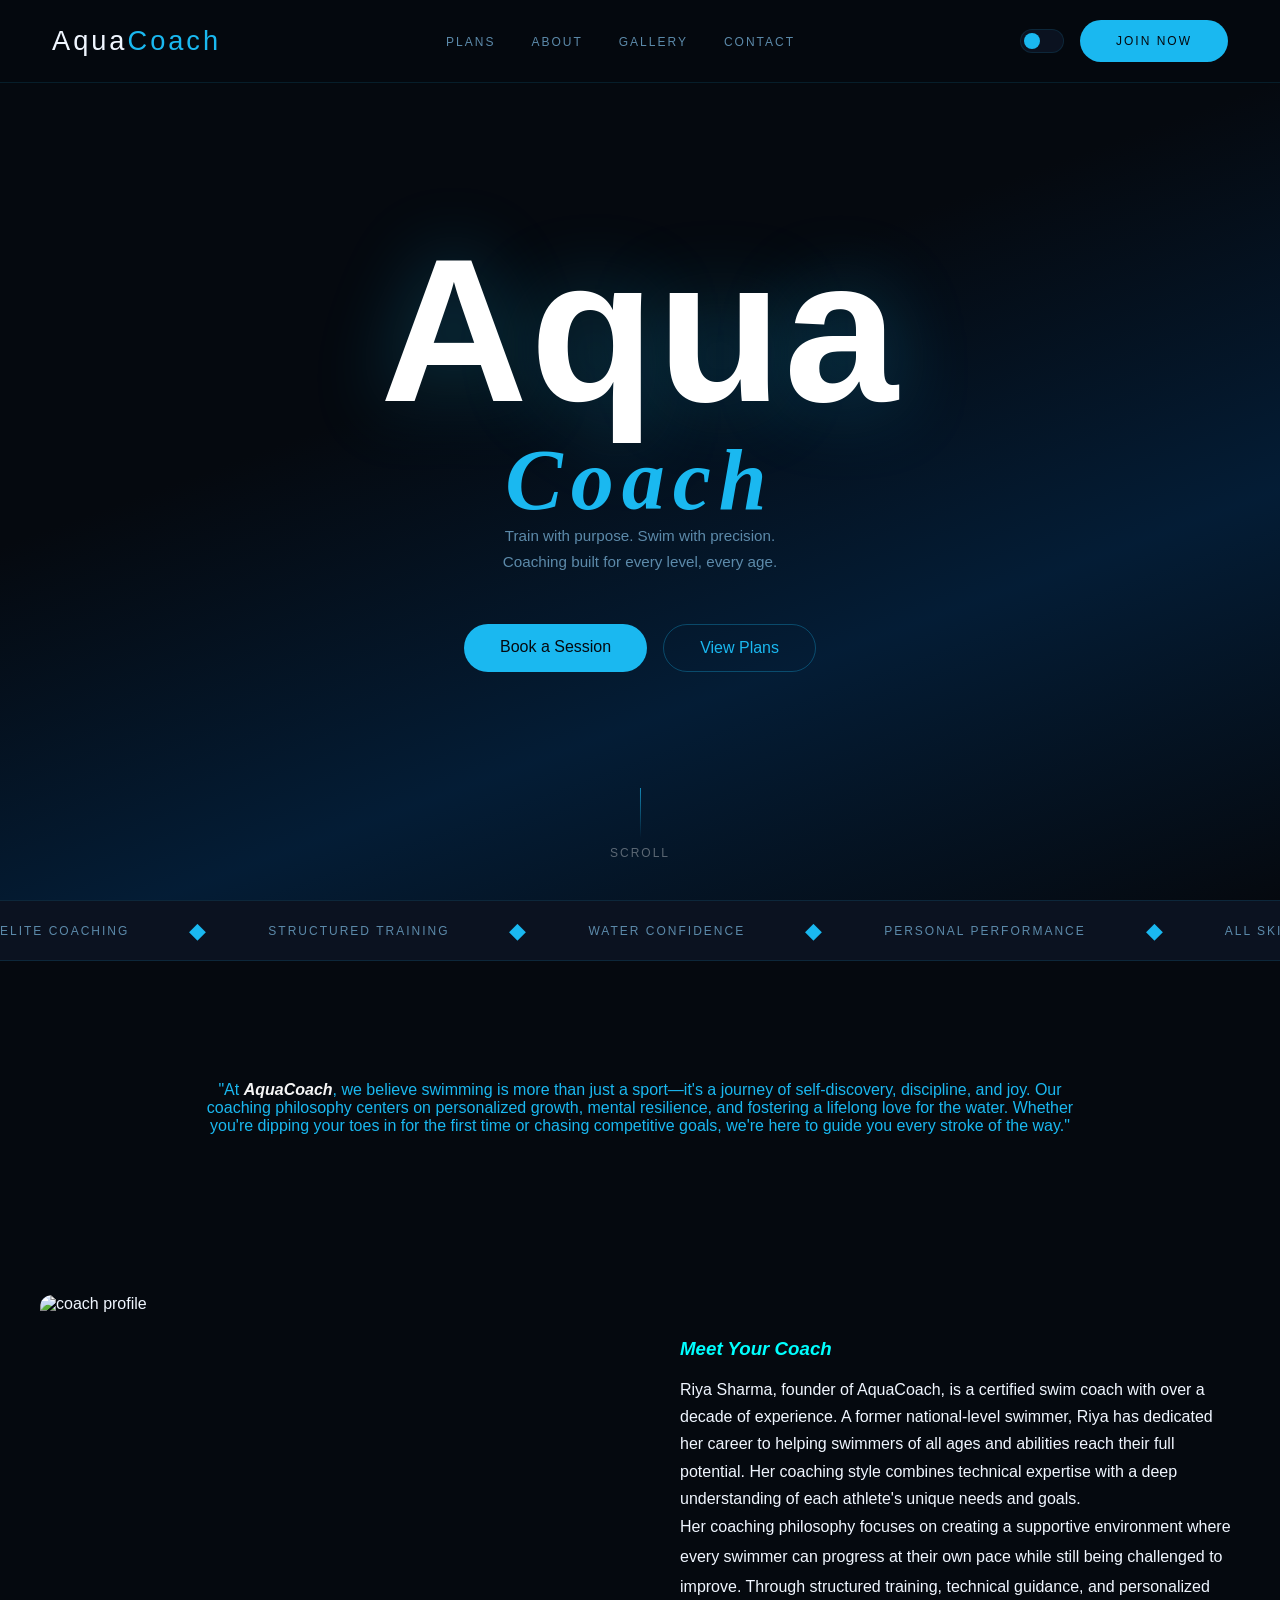
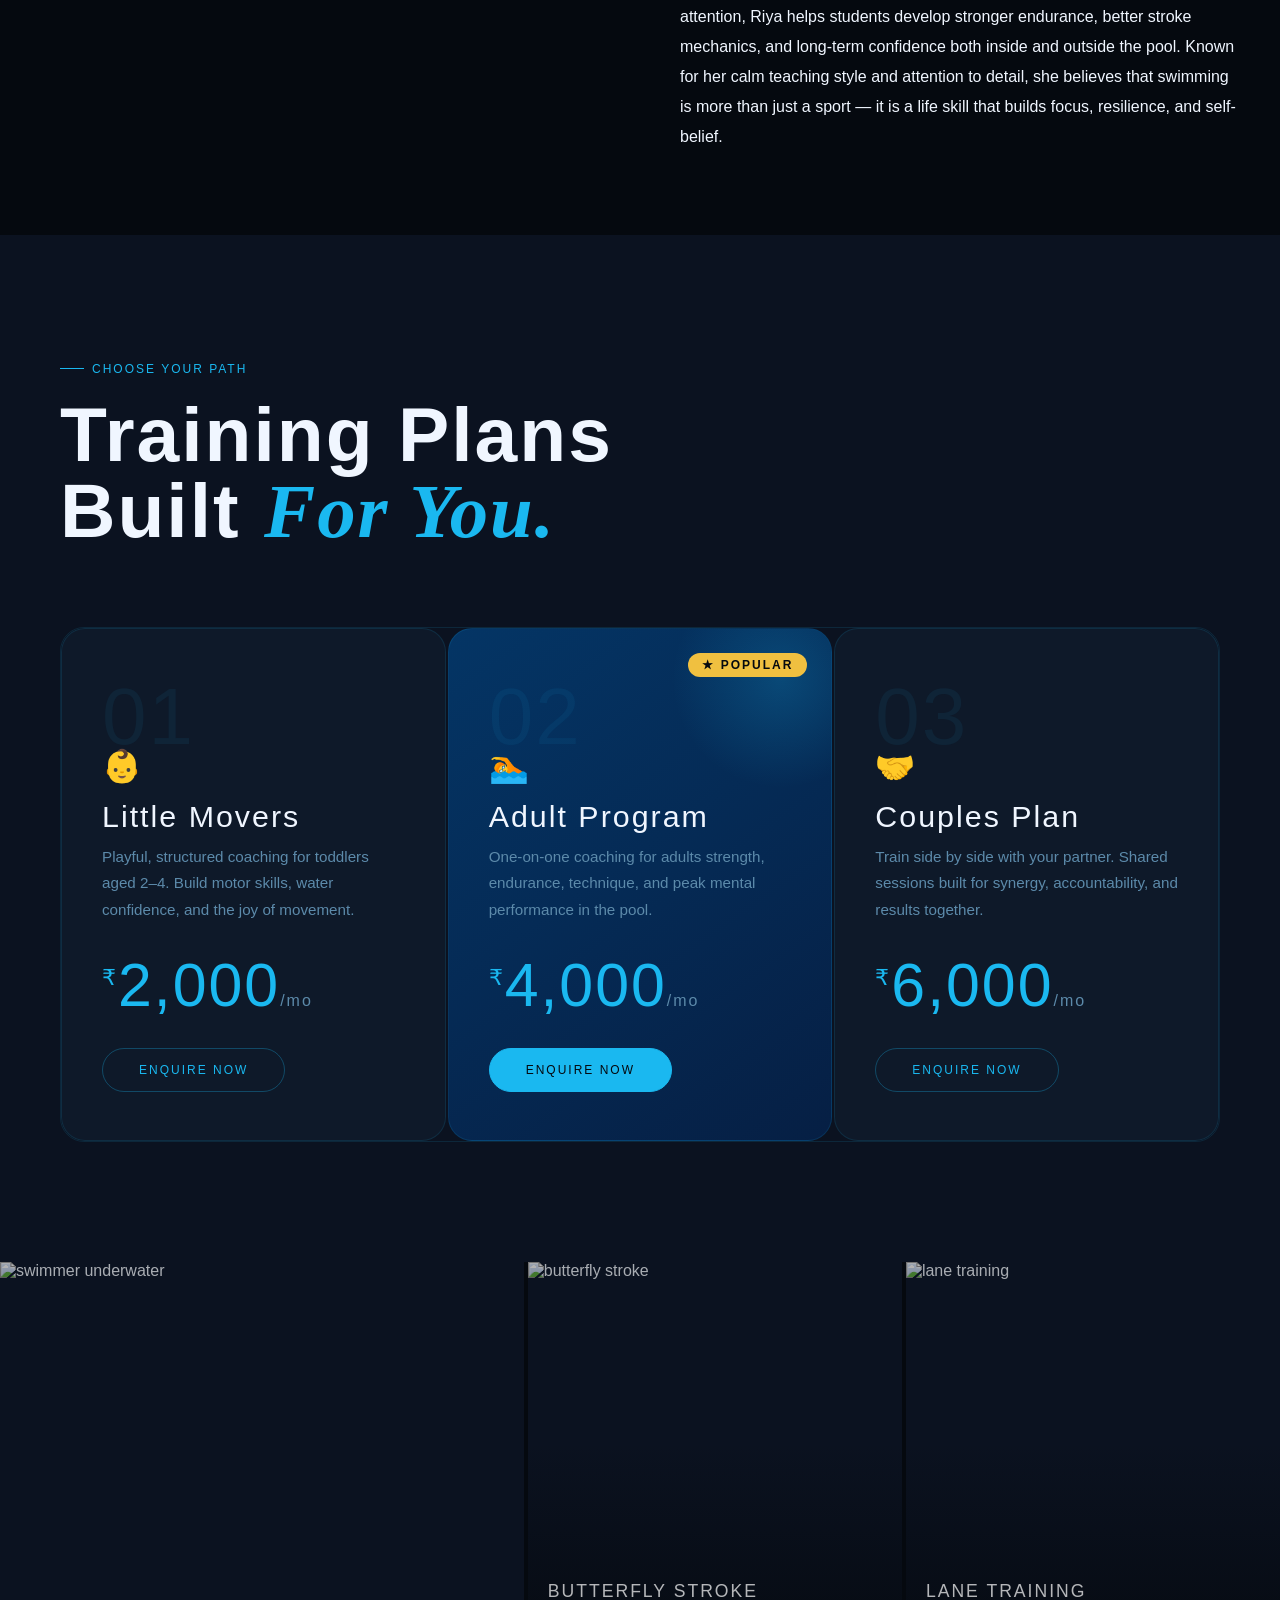
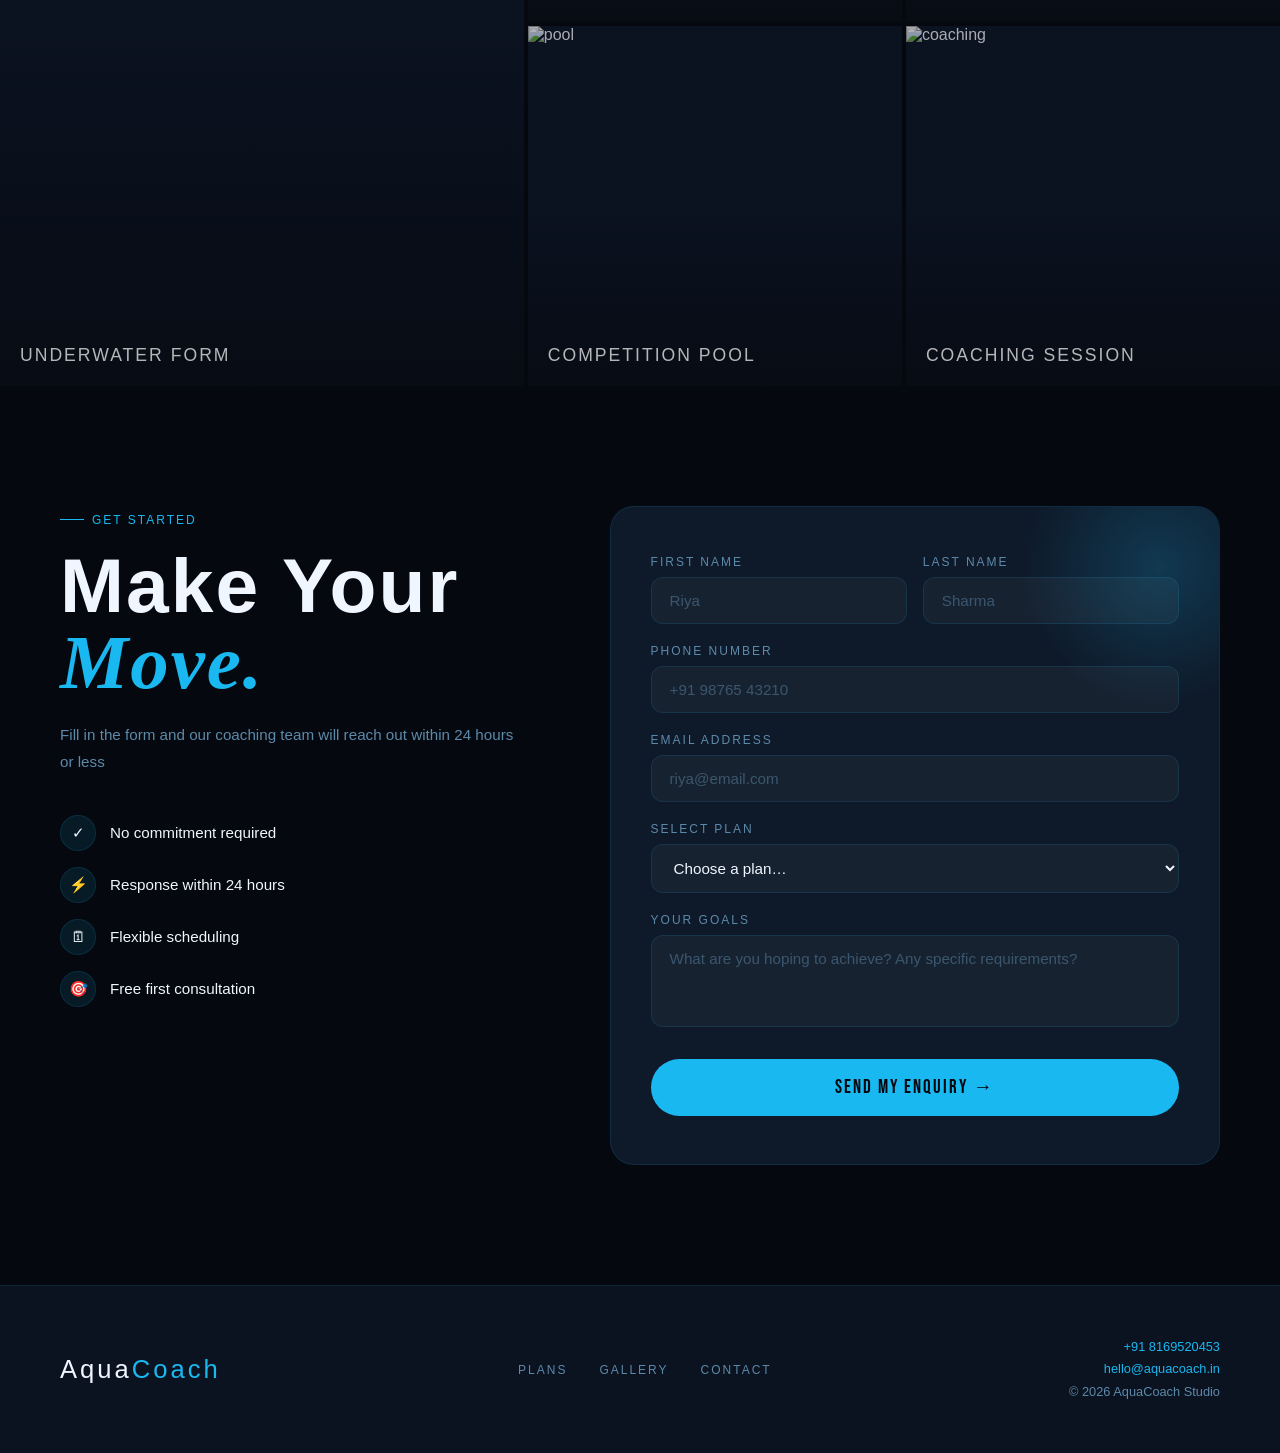
==== commit 63acef2e: "third commit" ====
--- a/public/index.html
+++ b/public/index.html
@@ -6,7 +6,7 @@
   <title>AquaCoach</title>
   <link rel="preconnect" href="https://fonts.googleapis.com">
   <link href="https://fonts.googleapis.com/css2?family=Bebas+Neue&family=DM+Sans:ital,wght@0,300;0,400;0,700;1,300&family=Playfair+Display:ital@1&display=swap" rel="stylesheet">
-  <link rel="stylesheet" href="../style.css"/>
+  <link rel="stylesheet" href="style.css"/>
 </head>
 <body>
 <!--test-->
--- a/public/style.css
+++ b/public/style.css
@@ -0,0 +1,797 @@
+:root {
+  --bg: #05090f;
+  --surface: #0b1220;
+  --card: #0e1929;
+  --border: rgba(26, 184, 240, 0.12);
+  --text: #f0f6ff;
+  --muted: #5c8aaa;
+  --accent: #1ab8f0;
+  --accent2: #0057a8;
+  --gold: #f0c040;
+}
+
+/* Light theme */
+[data-theme="light"] {
+  --bg: #f2f6fc;
+  --surface: #ffffff;
+  --card: #eaf3fb;
+  --border: rgba(26, 184, 240, 0.22);
+  --text: #071523;
+  --muted: #3a6d90;
+  --accent: #0085c7;
+  --gold: #c98a00;
+}
+
+/* ---- 2. RESET ----*/
+*,
+*::before,
+*::after {
+  margin: 0;
+  padding: 0;
+  box-sizing: border-box;
+}
+html {
+  scroll-behavior: smooth;
+}
+body {
+  font-family: "Bebas Neue ", sans-serif;
+  background: var(--bg);
+  color: var(--text);
+  overflow-x: hidden;
+}
+a {
+  text-decoration: none;
+}
+img {
+  display: block;
+  width: 100%;
+  height: 100%;
+  object-fit: cover;
+}
+
+.hero-title,
+.section-title,
+.plan-name,
+.plan-price,
+.plan-num,
+.nav-logo,
+.footer-logo {
+  font-family: "Bebas Neue ", sans-serif;
+  line-height: 1;
+  letter-spacing: 2px;
+}
+
+/* All small label common rakhe hai*/
+.tag,
+.fg label,
+.nav-links a,
+.nav-cta,
+.plan-badge,
+.plan-action,
+.submit-btn,
+.scroll-hint,
+.sliding-item,
+.vis-label,
+.footer-links a {
+  font-size: 0.75rem;
+  letter-spacing: 2px;
+  text-transform: uppercase;
+}
+
+/* All body / description text */
+.hero-sub,
+.section-sub,
+.plan-desc,
+.inquiry-left > p,
+.trust-item,
+.footer-right {
+  color: var(--muted);
+  line-height: 1.75;
+  font-size: 0.95rem;
+}
+
+/* All buttons */
+.btn-primary,
+.btn-ghost,
+.nav-cta,
+.plan-action,
+.submit-btn {
+  display: inline-block;
+  padding: 14px 36px;
+  border-radius: 60px;
+  transition:
+    transform 0.25s,
+    box-shadow 0.25s,
+    opacity 0.2s;
+  cursor: pointer;
+  border: none;
+}
+
+/* Filled (cyan) variant */
+.btn-primary,
+.nav-cta,
+.submit-btn {
+  background: var(--accent);
+  color: #05090f;
+}
+.btn-primary:hover,
+.nav-cta:hover,
+.submit-btn:hover {
+  transform: translateY(-2px);
+  box-shadow: 0 12px 36px rgba(26, 184, 240, 0.4);
+}
+
+/* Outline variant */
+.btn-ghost,
+.plan-action {
+  background: transparent;
+  border: 1px solid rgba(26, 184, 240, 0.3);
+  color: var(--accent);
+}
+.btn-ghost:hover,
+.plan-action:hover {
+  background: var(--accent);
+  color: #05090f;
+  border-color: var(--accent);
+}
+
+/* Plan card and form card share these */
+.plan-card,
+.form-card {
+  background: var(--card);
+  border: 1px solid var(--border);
+  border-radius: 24px;
+  padding: 48px 40px;
+  position: relative;
+  overflow: hidden;
+  transition: background 0.3s;
+}
+/* Glowing circle decoration (top-right) */
+.plan-card.featured::before,
+.form-card::before {
+  content: "";
+  position: absolute;
+  top: -60px;
+  right: -60px;
+  width: 220px;
+  height: 220px;
+  border-radius: 50%;
+  background: radial-gradient(circle, rgba(26, 184, 240, 0.2), transparent 70%);
+  pointer-events: none;
+}
+
+.about-me {
+  width: 100%;
+  display: flex;
+  align-items: center;
+  gap: 40px;
+  padding: 40px;
+}
+
+.about-me img {
+  width: 50%;
+  height: 500px;
+  border-radius: 12px;
+  object-fit: cover;
+}
+
+.about-text {
+  flex: 1;
+}
+
+.about-text h3 {
+  margin-bottom: 16px;
+}
+
+.about-text p {
+  line-height: 1.7;
+}
+
+/* Responsive */
+@media (max-width: 768px) {
+  .about-me {
+    flex-direction: column;
+    padding: 20px;
+  }
+
+  .about-me img {
+    width: 100%;
+  }
+}
+
+/* ───shared from file base ─── */
+.fg input,
+.fg select,
+.fg textarea {
+  width: 100%;
+  background: rgba(255, 255, 255, 0.04);
+  border: 1px solid var(--border);
+  border-radius: 12px;
+  padding: 14px 18px;
+  color: var(--text);
+  font-family: "Bebas Neue ", sans-serif;
+  font-size: 0.95rem;
+  outline: none;
+  transition:
+    border-color 0.2s,
+    background 0.2s;
+}
+.fg input:focus,
+.fg select:focus,
+.fg textarea:focus {
+  border-color: var(--accent);
+  background: rgba(26, 184, 240, 0.06);
+}
+.fg input::placeholder,
+.fg textarea::placeholder {
+  color: var(--muted);
+  opacity: 0.5;
+}
+.fg select option {
+  background: var(--card);
+  color: var(--text);
+}
+.fg textarea {
+  resize: none;
+  height: 92px;
+}
+.fg label {
+  display: block;
+  color: var(--muted);
+  margin-bottom: 8px;
+}
+.fg {
+  margin-bottom: 20px;
+}
+.fg-row {
+  display: grid;
+  grid-template-columns: 1fr 1fr;
+  gap: 16px;
+}
+
+/* ───SECTION WRAPPER ─── */
+.section {
+  padding: 120px 60px;
+}
+
+/* Tag line above every section title */
+.tag {
+  display: inline-flex;
+  align-items: center;
+  gap: 8px;
+  color: var(--accent);
+  margin-bottom: 20px;
+}
+.tag::before {
+  content: "";
+  width: 24px;
+  height: 1px;
+  background: var(--accent);
+}
+
+.section-title {
+  font-size: clamp(3rem, 6vw, 5.5rem);
+  color: var(--text);
+  margin-bottom: 16px;
+}
+.section-title em {
+  font-family: "Bebas Neue ", serif;
+  font-style: italic;
+  color: var(--accent);
+}
+
+/* ─── 8. NAVBAR ─── */
+nav {
+  position: fixed;
+  top: 0;
+  left: 0;
+  right: 0;
+  z-index: 200;
+  display: flex;
+  align-items: center;
+  justify-content: space-between;
+  padding: 20px 52px;
+  backdrop-filter: blur(16px);
+  background: rgba(5, 9, 15, 0.85);
+  border-bottom: 1px solid var(--border);
+}
+.nav-logo {
+  font-size: 1.7rem;
+  letter-spacing: 3px;
+  color: var(--text);
+}
+.nav-logo span {
+  color: var(--accent);
+}
+.nav-links {
+  display: flex;
+  gap: 36px;
+  list-style: none;
+}
+.nav-links a {
+  color: var(--muted);
+  transition: color 0.2s;
+}
+.nav-links a:hover {
+  color: var(--text);
+}
+.nav-right {
+  display: flex;
+  align-items: center;
+  gap: 16px;
+}
+
+/* Theme toggle switch */
+.theme-toggle {
+  width: 44px;
+  height: 24px;
+  border-radius: 50px;
+  border: 1px solid var(--border);
+  background: var(--surface);
+  cursor: pointer;
+  position: relative;
+}
+.theme-toggle::after {
+  content: "";
+  position: absolute;
+  top: 3px;
+  left: 3px;
+  width: 16px;
+  height: 16px;
+  border-radius: 50%;
+  background: var(--accent);
+  transition: transform 0.3s;
+}
+[data-theme="light"] .theme-toggle::after {
+  transform: translateX(20px);
+}
+
+/* ─── 9. HERO ─── */
+.hero {
+  height: 100vh;
+  position: relative;
+  display: flex;
+  align-items: center;
+  justify-content: center;
+  overflow: hidden;
+}
+.hero-bg {
+  position: absolute;
+  inset: 0;
+  background: url("public/swimmer5.jpeg") center/cover no-repeat;
+  filter: brightness(0.35) saturate(1.4);
+}
+/* Dark overlay on top of the bg image */
+.hero::before {
+  content: "";
+  position: absolute;
+  inset: 0;
+  z-index: 1;
+  background: linear-gradient(
+    160deg,
+    rgba(5, 9, 15, 0.9) 0%,
+    rgba(5, 9, 15, 0.4) 40%,
+    rgba(0, 87, 168, 0.25) 70%,
+    rgba(5, 9, 15, 0.8) 100%
+  );
+}
+.hero-content {
+  position: relative;
+  z-index: 2;
+  text-align: center;
+  padding: 0 24px;
+}
+.hero-title {
+  font-size: clamp(6rem, 16vw, 14rem);
+  color: #fff;
+  text-shadow: 0 0 80px rgba(26, 184, 240, 0.3);
+}
+.hero-title em {
+  font-family: "Bebas Neue ", serif;
+  font-style: italic;
+  color: var(--accent);
+  display: block;
+  font-size: 0.42em;
+  letter-spacing: 8px;
+  text-shadow: none;
+  margin-top: 4px;
+}
+.hero-actions {
+  margin-top: 48px;
+  display: flex;
+  gap: 16px;
+  justify-content: center;
+  flex-wrap: wrap;
+}
+
+/* Scroll indicator */
+.scroll-hint {
+  position: absolute;
+  bottom: 40px;
+  left: 50%;
+  transform: translateX(-50%);
+  z-index: 2;
+  display: flex;
+  flex-direction: column;
+  align-items: center;
+  gap: 8px;
+  color: rgba(255, 255, 255, 0.35);
+}
+.scroll-line {
+  width: 1px;
+  height: 50px;
+  background: linear-gradient(to bottom, rgba(26, 184, 240, 0.7), transparent);
+  animation: scrollPulse 2s ease-in-out infinite;
+}
+@keyframes scrollPulse {
+  0%,
+  100% {
+    opacity: 0.4;
+    transform: scaleY(1);
+  }
+  50% {
+    opacity: 1;
+    transform: scaleY(1.15);
+  }
+}
+
+/* ─── 10. SLIDING BAND ─── */
+.sliding-band {
+  overflow: hidden;
+  border-top: 1px solid var(--border);
+  border-bottom: 1px solid var(--border);
+  padding: 16px 0;
+  background: var(--surface);
+}
+.sliding-track {
+  display: flex;
+  gap: 60px;
+  width: max-content;
+  animation: slidingScroll 18s linear infinite;
+}
+@keyframes slidingScroll {
+  from {
+    transform: translateX(0);
+  }
+  to {
+    transform: translateX(-50%);
+  }
+}
+.sliding-item {
+  color: var(--muted);
+  white-space: nowrap;
+  display: flex;
+  align-items: center;
+  gap: 60px;
+}
+.sliding-dot {
+  color: var(--accent);
+  font-size: 1.4rem;
+}
+
+/* About */
+.about-section {
+  background: var(--bg);
+  padding: 120px 20px;
+}
+
+.about-content {
+  display: flex;
+  flex-direction: column;
+  justify-content: center;
+  align-items: center;
+  text-align: center;
+  max-width: 900px;
+  margin: 0 auto;
+  color: var(--accent);
+}
+
+.about-content i {
+  color: whitesmoke;
+}
+.about-text {
+  max-width: 700px;
+}
+
+/* ─── 11. PLANS ─── */
+.plans-section {
+  background: var(--surface);
+}
+.plans-header {
+  display: flex;
+  justify-content: space-between;
+  align-items: flex-end;
+  margin-bottom: 60px;
+  flex-wrap: wrap;
+  gap: 24px;
+}
+.plans-grid {
+  display: grid;
+  grid-template-columns: repeat(3, 1fr);
+  gap: 2px;
+  border: 1px solid var(--border);
+  border-radius: 24px;
+  overflow: hidden;
+}
+
+.plan-card:hover {
+  background: rgba(26, 184, 240, 0.07);
+}
+.plan-card + .plan-card {
+  border-left: 1px solid var(--border);
+}
+
+/* Featured (middle) card */
+.plan-card.featured {
+  background: linear-gradient(145deg, #043565, #061f44);
+}
+.plan-card.featured .plan-action {
+  background: var(--accent);
+  color: #05090f;
+  border-color: var(--accent);
+}
+
+.plan-num {
+  font-size: 5rem;
+  color: rgba(26, 184, 240, 0.07);
+  margin-bottom: -10px;
+  display: block;
+}
+.plan-icon {
+  font-size: 2rem;
+  margin-bottom: 16px;
+  display: block;
+}
+.plan-name {
+  font-size: 1.9rem;
+  color: var(--text);
+  margin-bottom: 12px;
+}
+.plan-desc {
+  margin-bottom: 32px;
+}
+.plan-price {
+  font-size: 3.8rem;
+  color: var(--accent);
+  margin-bottom: 32px;
+}
+.plan-price sup {
+  font-size: 1.4rem;
+  vertical-align: super;
+}
+.plan-price small {
+  font-size: 1rem;
+  color: var(--muted);
+  font-family: "Bebas Neue ", sans-serif;
+  font-weight: 300;
+}
+.plan-badge {
+  position: absolute;
+  top: 24px;
+  right: 24px;
+  background: var(--gold);
+  color: #05090f;
+  padding: 5px 14px;
+  border-radius: 60px;
+  font-weight: 700;
+}
+
+/* ─── 12. IMAGE GRID ─── */
+.visual-break {
+  display: grid;
+  grid-template-columns: 1.4fr 1fr 1fr;
+  grid-template-rows: 360px 360px;
+  gap: 4px;
+  overflow: hidden;
+}
+.vis-cell {
+  position: relative;
+  overflow: hidden;
+  background: #0b1220;
+}
+.vis-cell img {
+  filter: brightness(0.7) saturate(0.9);
+  transition:
+    transform 0.6s,
+    filter 0.6s;
+}
+.vis-cell:hover img {
+  transform: scale(1.05);
+  filter: brightness(0.85) saturate(1.1);
+}
+.vis-cell.tall {
+  grid-row: span 2;
+}
+.vis-overlay {
+  position: absolute;
+  inset: 0;
+  background: linear-gradient(to top, rgba(5, 9, 15, 0.7), transparent 50%);
+}
+.vis-label {
+  position: absolute;
+  bottom: 20px;
+  left: 20px;
+  font-family: "Bebas Neue ", sans-serif;
+  font-size: 1.1rem;
+  color: rgba(255, 255, 255, 0.7);
+}
+
+/* ─── 13. INQUIRY ─── */
+.inquiry-section {
+  background: var(--bg);
+}
+.inquiry-wrap {
+  display: grid;
+  grid-template-columns: 1fr 1.3fr;
+  gap: 80px;
+  align-items: start;
+}
+.inquiry-left .section-title {
+  margin-bottom: 20px;
+}
+.inquiry-left > p {
+  margin-bottom: 40px;
+}
+.trust-list {
+  display: flex;
+  flex-direction: column;
+  gap: 16px;
+}
+.trust-item {
+  display: flex;
+  align-items: center;
+  gap: 14px;
+  color: var(--text);
+}
+.trust-icon {
+  width: 36px;
+  height: 36px;
+  border-radius: 50%;
+  background: rgba(26, 184, 240, 0.1);
+  border: 1px solid var(--border);
+  display: grid;
+  place-items: center;
+  flex-shrink: 0;
+}
+
+.form-card::before {
+  top: -80px;
+  right: -80px;
+  width: 280px;
+  height: 280px;
+}
+.submit-btn {
+  width: 100%;
+  padding: 17px;
+  margin-top: 8px;
+  font-family: "Bebas Neue", sans-serif;
+  font-size: 1.2rem;
+}
+
+.success-msg {
+  display: none;
+  text-align: center;
+  padding: 40px;
+  color: var(--accent);
+  line-height: 1.8;
+}
+.success-msg .wave-emoji {
+  font-size: 3.5rem;
+  display: block;
+  margin-bottom: 16px;
+}
+
+/* ─── 14. FOOTER ─── */
+footer {
+  padding: 50px 60px;
+  border-top: 1px solid var(--border);
+  display: flex;
+  align-items: center;
+  justify-content: space-between;
+  flex-wrap: wrap;
+  gap: 20px;
+  background: var(--surface);
+}
+.footer-logo {
+  font-size: 1.6rem;
+  letter-spacing: 3px;
+  color: var(--text);
+}
+.footer-logo span {
+  color: var(--accent);
+}
+.footer-links {
+  display: flex;
+  gap: 32px;
+  flex-wrap: wrap;
+}
+.footer-links a {
+  color: var(--muted);
+  transition: color 0.2s;
+}
+.footer-links a:hover {
+  color: var(--accent);
+}
+.footer-right {
+  color: var(--muted);
+  font-size: 0.8rem;
+  text-align: right;
+}
+.footer-right a {
+  color: var(--accent);
+}
+
+/* ─── 15. SCROLL REVEAL ANIMATION ─── */
+.reveal {
+  opacity: 0;
+  transform: translateY(32px);
+  transition:
+    opacity 0.7s ease,
+    transform 0.7s ease;
+}
+.reveal.on {
+  opacity: 1;
+  transform: none;
+}
+.d1 {
+  transition-delay: 0.1s;
+}
+.d2 {
+  transition-delay: 0.2s;
+}
+.d3 {
+  transition-delay: 0.3s;
+}
+.d4 {
+  transition-delay: 0.4s;
+}
+
+/* ─── 16. RESPONSIVE ─── */
+@media (max-width: 900px) {
+  nav {
+    padding: 16px 24px;
+  }
+  .nav-links {
+    display: none;
+  }
+  .section {
+    padding: 80px 24px;
+  }
+  .plans-grid {
+    grid-template-columns: 1fr;
+  }
+  .plan-card + .plan-card {
+    border-left: none;
+    border-top: 1px solid var(--border);
+  }
+  .inquiry-wrap {
+    grid-template-columns: 1fr;
+    gap: 48px;
+  }
+  .visual-break {
+    grid-template-columns: 1fr 1fr;
+    grid-template-rows: 220px 220px 220px;
+  }
+  .vis-cell.tall {
+    grid-row: span 1;
+  }
+  footer {
+    flex-direction: column;
+    align-items: flex-start;
+    padding: 40px 24px;
+  }
+}
+@media (max-width: 600px) {
+  .hero-title {
+    font-size: 4.5rem;
+  }
+  .visual-break {
+    grid-template-columns: 1fr;
+  }
+  .vis-cell.tall {
+    display: none;
+  }
+  .fg-row {
+    grid-template-columns: 1fr;
+  }
+}
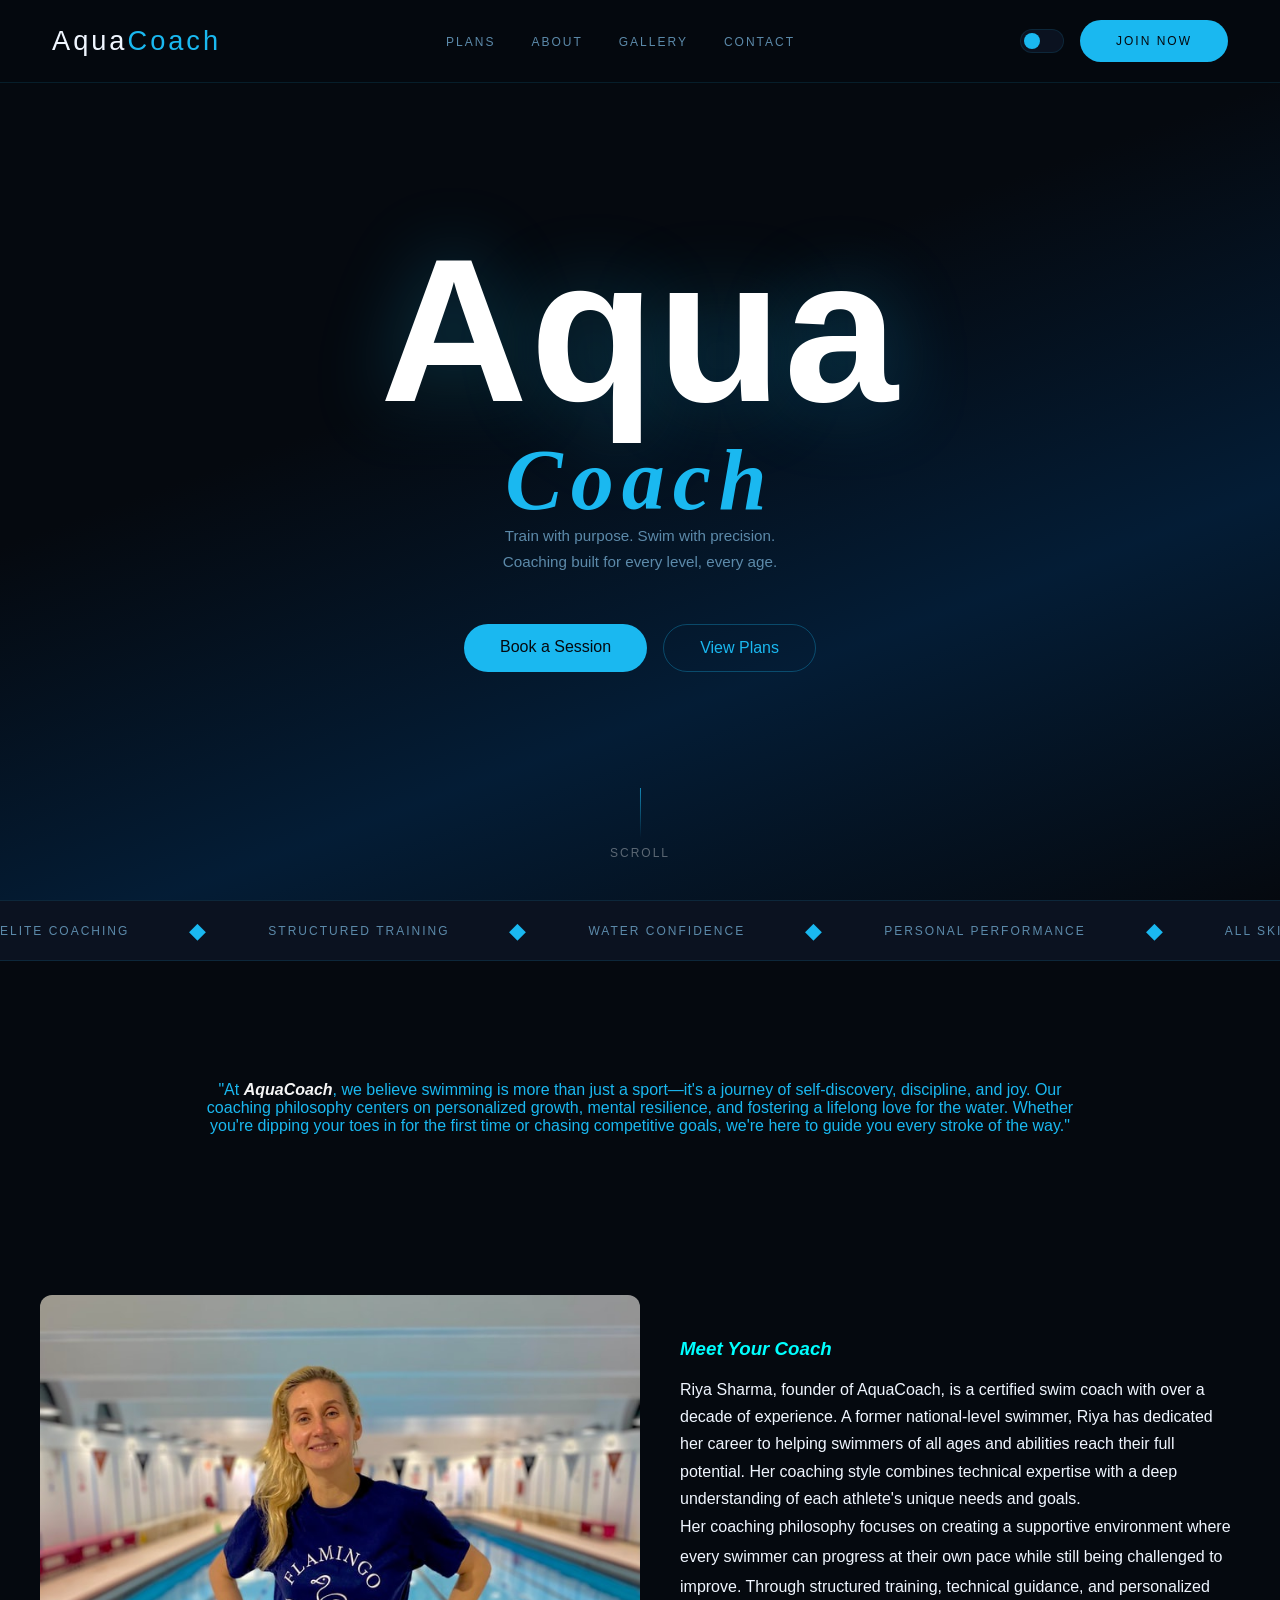
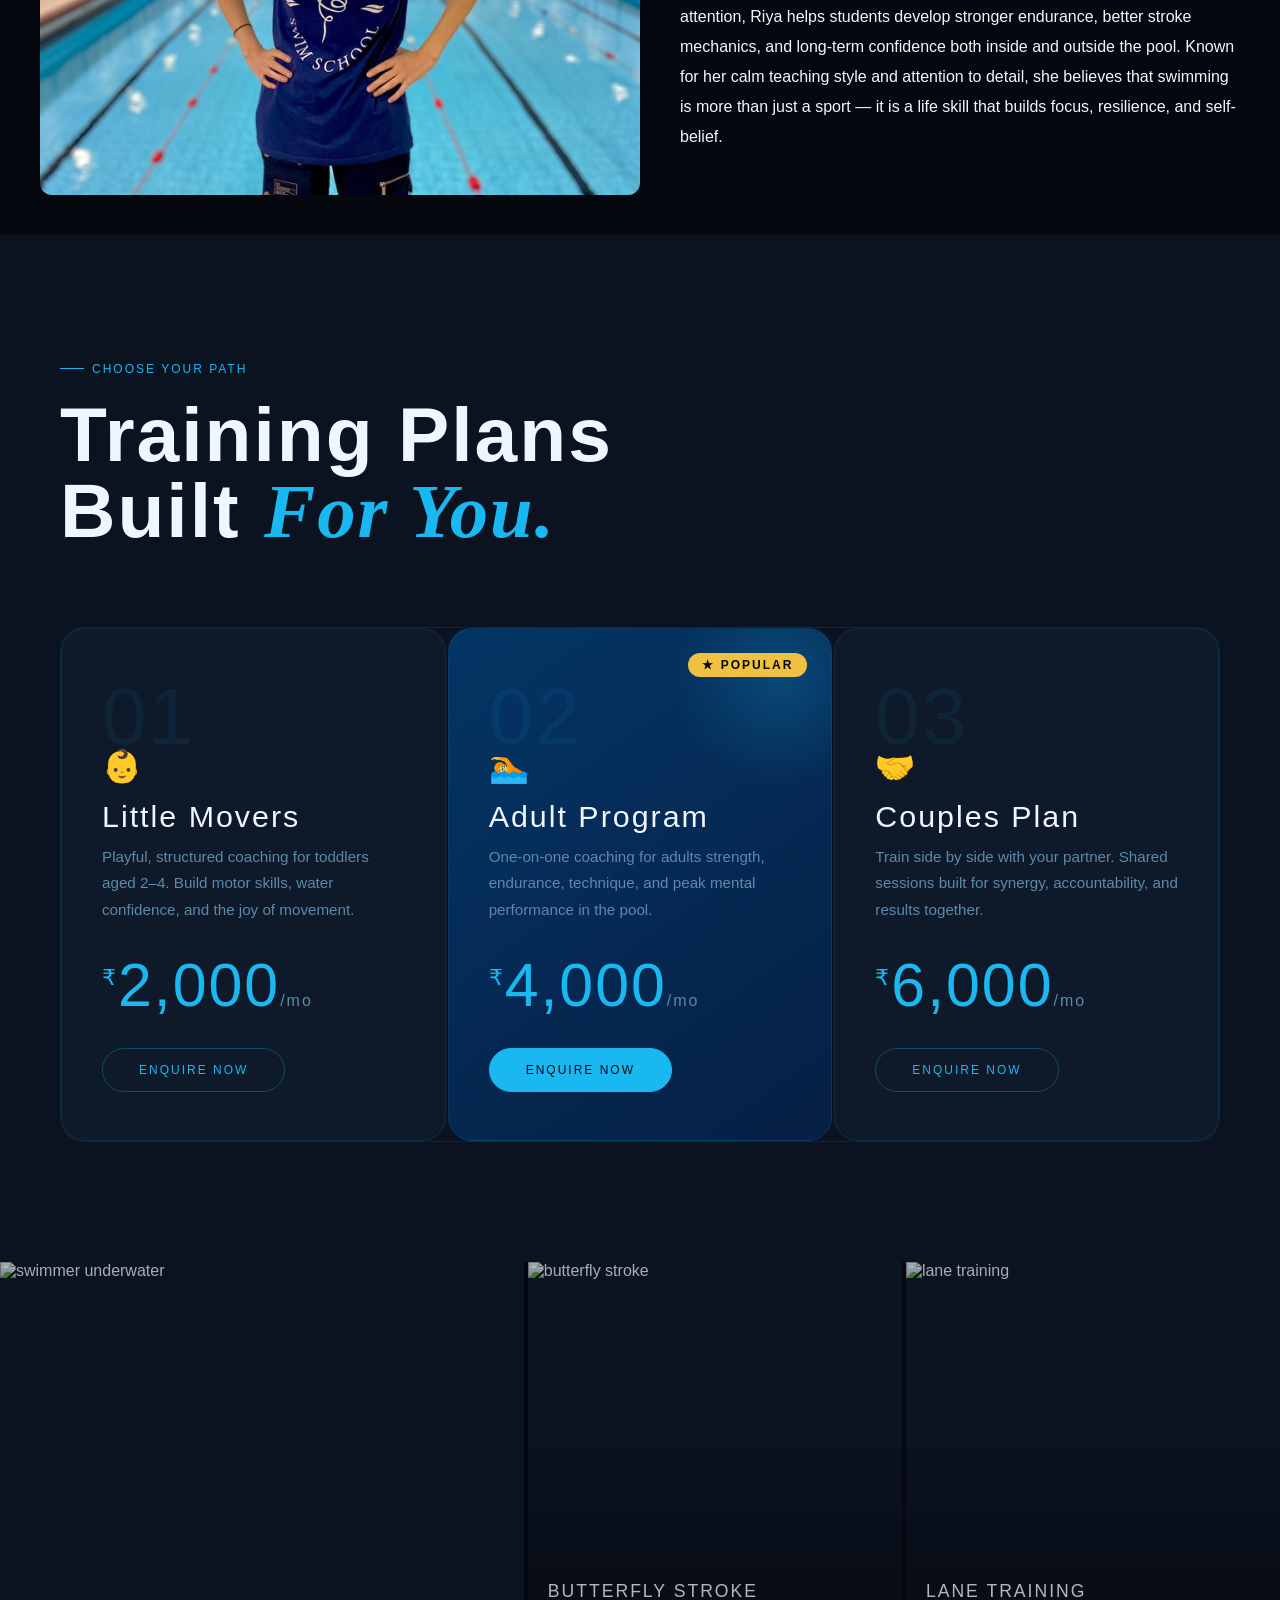
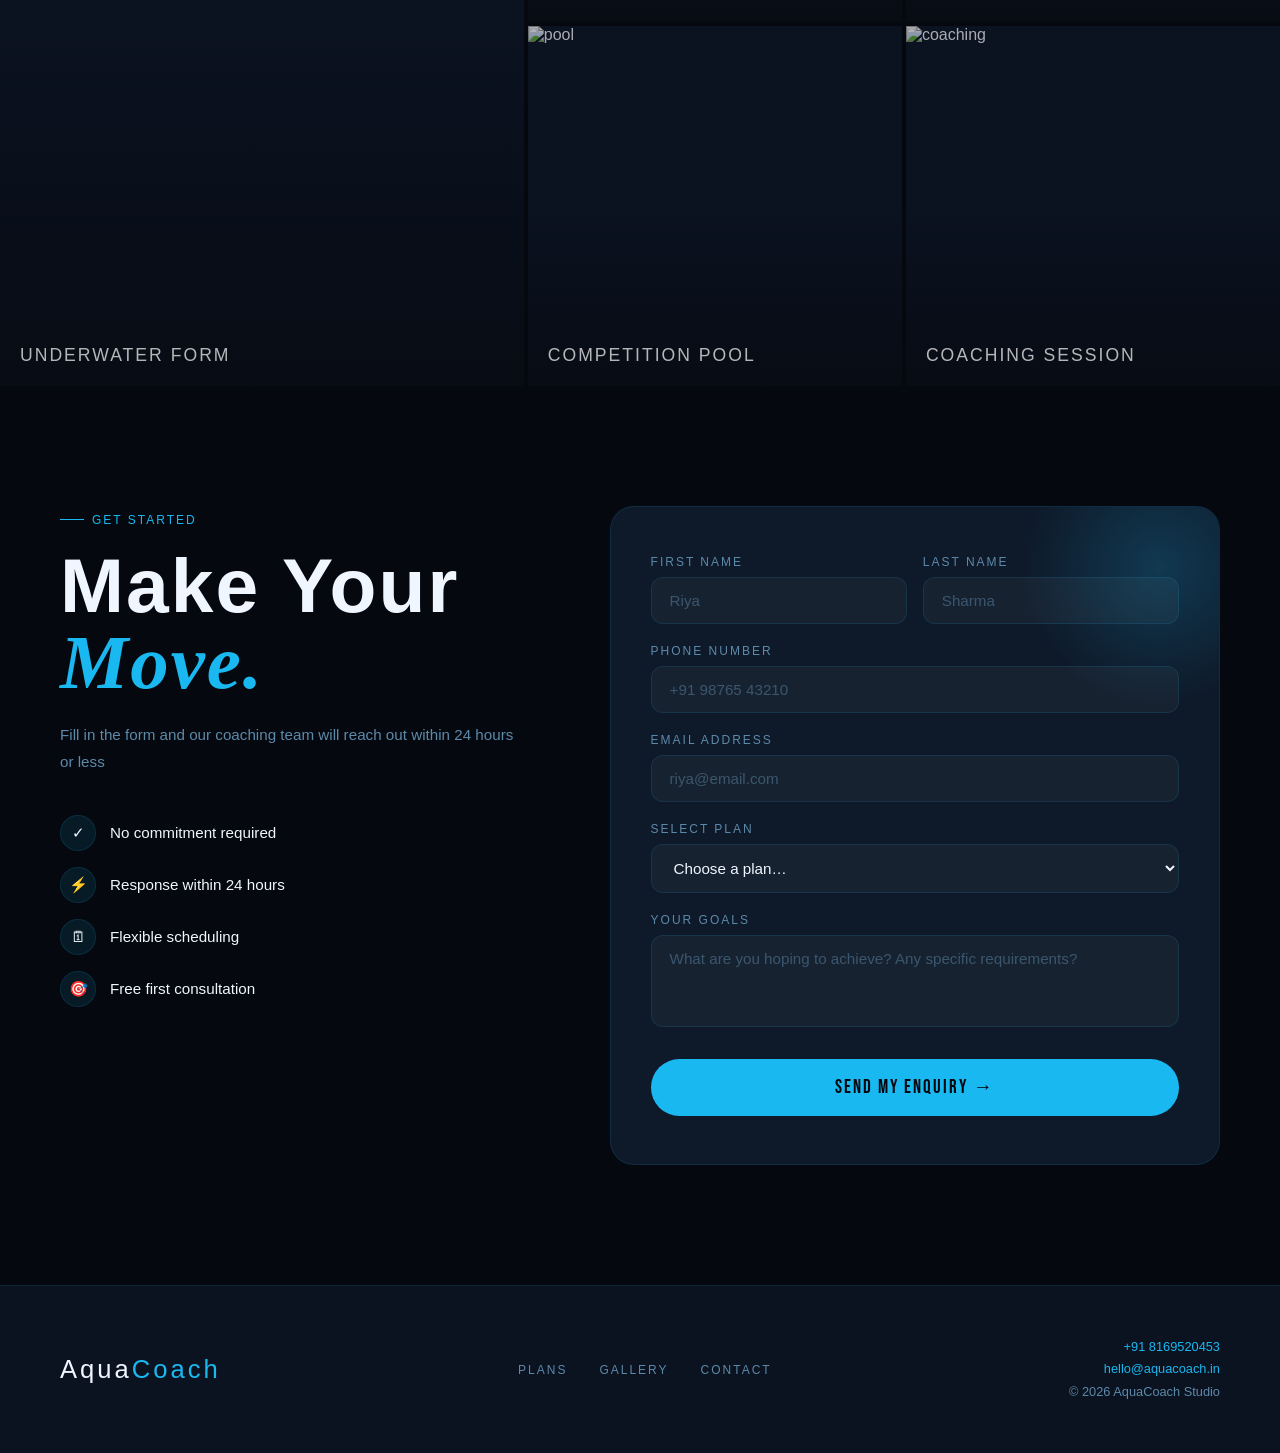
==== commit 5faa2ab1: "third commit" ====
--- a/public/index.html
+++ b/public/index.html
@@ -62,7 +62,7 @@
 
 <div class="about-me">
   <img 
-    src="public/profile.jpeg" 
+    src="profile.jpeg" 
     alt="coach profile"
   />
 
